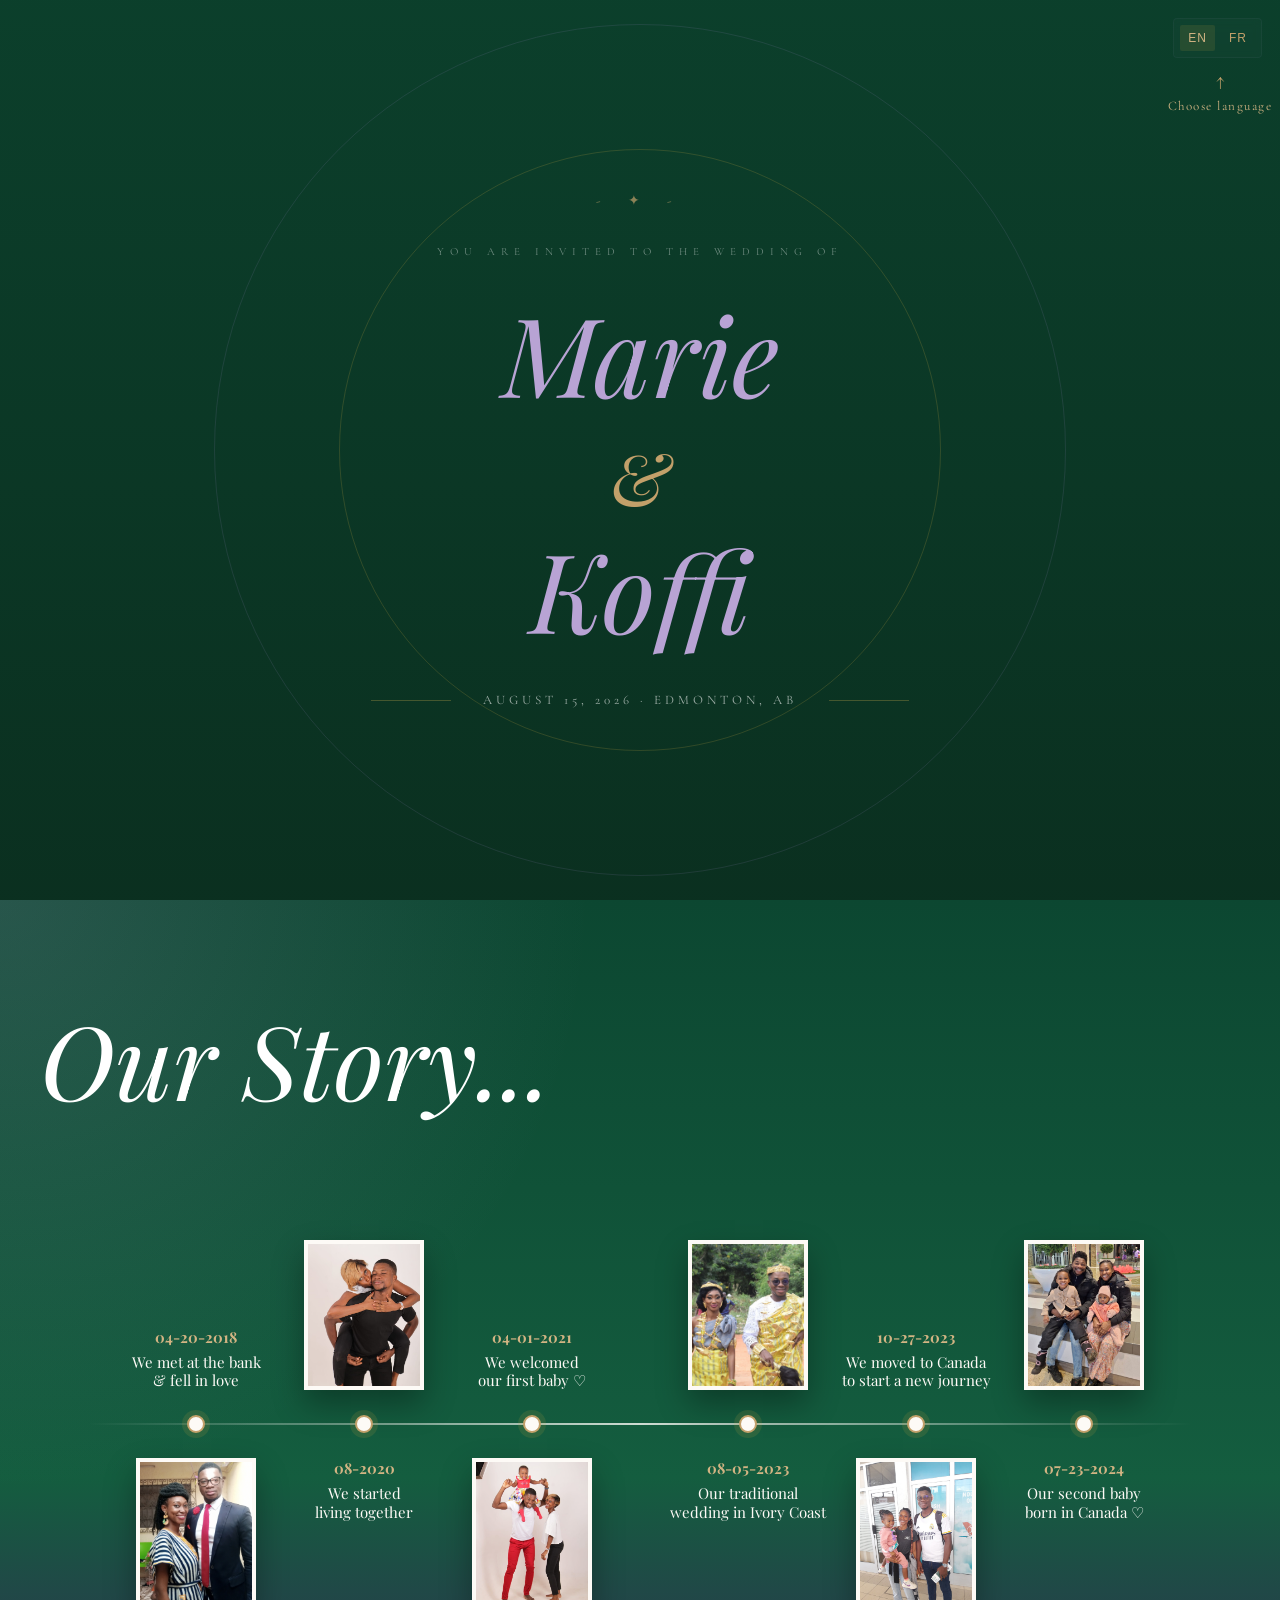
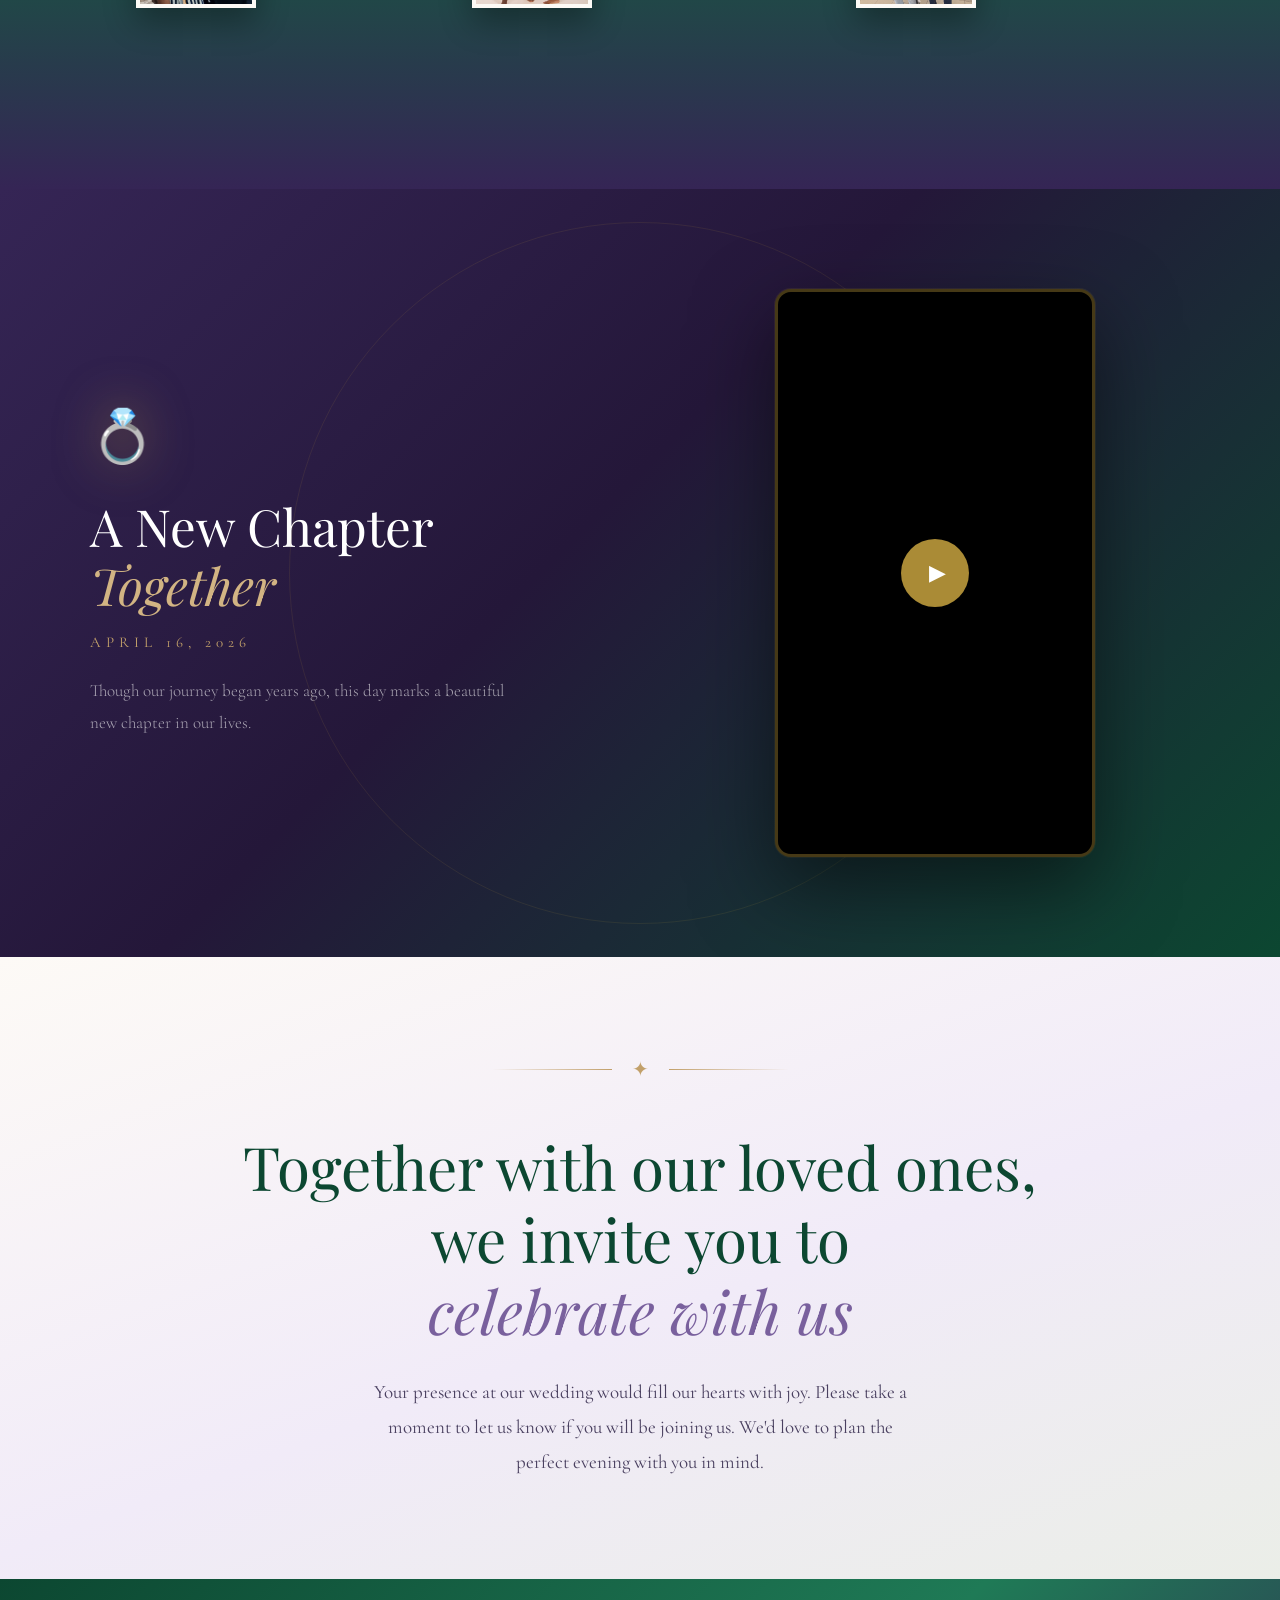
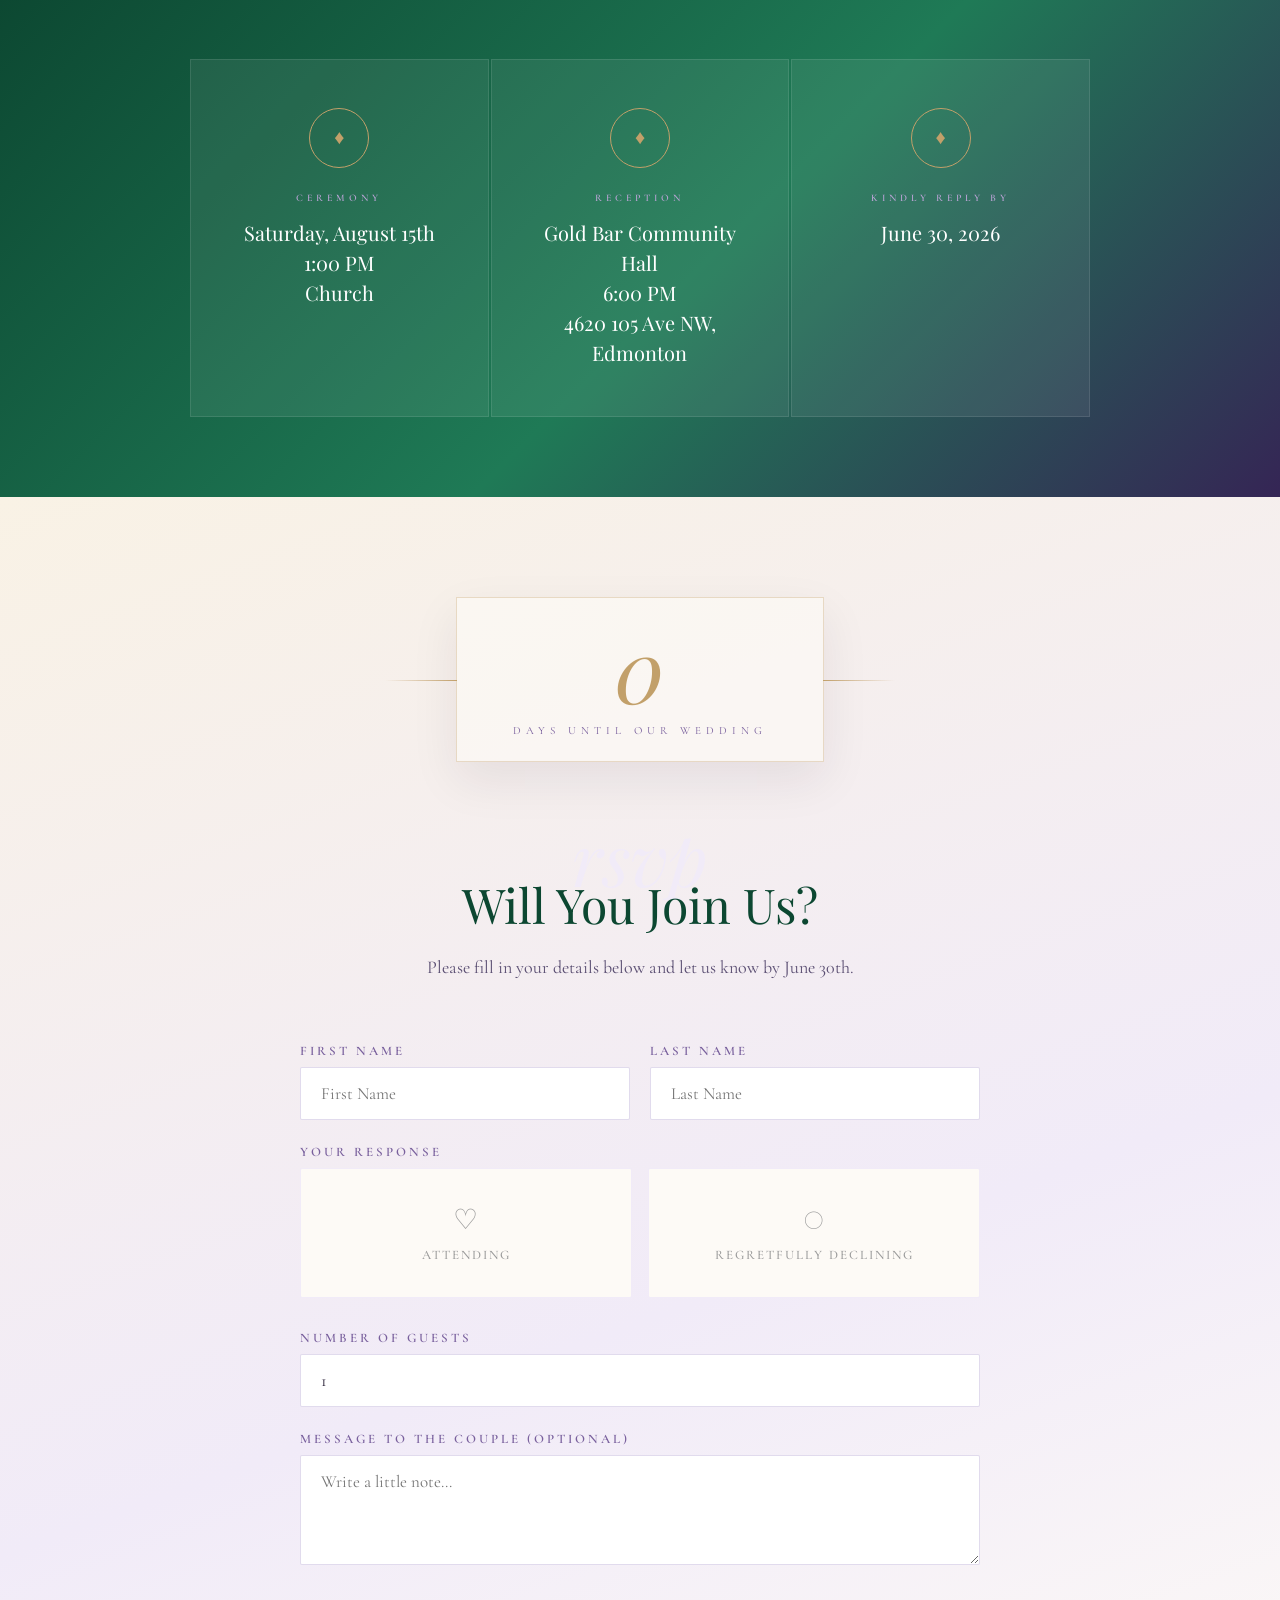
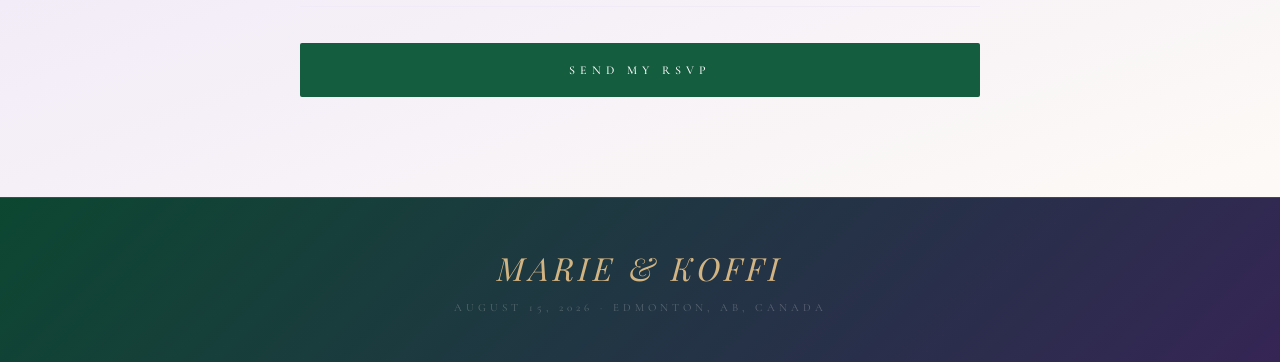
==== index.html @ c546b2ad "Rename main.html to index.html" ====
<!DOCTYPE html>
<html lang="en">
<head>
  <meta charset="UTF-8">
  <meta name="viewport" content="width=device-width, initial-scale=1.0">
  <title>Marie & Koffi — Wedding RSVP</title>
  <link href="https://fonts.googleapis.com/css2?family=Playfair+Display:ital,wght@0,400;0,700;1,400;1,700&family=Cormorant+Garamond:ital,wght@0,300;0,400;0,500;0,600;1,300;1,400&display=swap" rel="stylesheet">
  <link rel="stylesheet" href="styles.css">
</head>
<body>
    <div class="toast" id="toast">Your response has been saved ♡</div>

    <div class="lang-switcher" role="navigation" aria-label="Language switch">
        <button class="lang-btn" data-lang="en" id="btnLangEn" type="button">EN</button>
        <button class="lang-btn" data-lang="fr" id="btnLangFr" type="button">FR</button>
    </div>

    <div class="lang-hint" id="langHint">
        <div class="arrow">↑</div>
        <span>Choose language</span>
    </div>

    <div class="hero">
        <div class="hero-overlay"></div>
        <div class="hero-inner">
        <div class="hero-ornament">- ✦ -</div>
        <p class="hero-invitation" id="heroInvitation">You are invited to the wedding of</p>
        <h1 class="hero-names"><em>Marie</em></h1>
        <span class="hero-amp">&</span>
        <h1 class="hero-names"><em>Koffi</em></h1>
        <div class="hero-date-wrap">
            <div class="hero-date-line"></div>
            <span class="hero-date" id="heroDate">August 15, 2026 · Edmonton, AB</span>
            <div class="hero-date-line"></div>
        </div>
        </div>
    </div>

    <section class="story">
        <div class="story-inner">
            <h2 class="story-title" id="storyTitle">Our Story...</h2>

            <div class="timeline-horizontal">
                <div class="timeline-line"></div>
                <div class="timeline-dots">
                    <span style="left: 13%;"></span>
                    <span style="left: 27%;"></span>
                    <span style="left: 41%;"></span>
                    <span style="left: 59%;"></span>
                    <span style="left: 73%;"></span>
                    <span style="left: 87%;"></span>
                </div>

                <!-- 1: April 20, 2018 — Met at the bank -->
                <article class="story-point top p1">
                    <img src="assets/april2020218.jpeg" alt="April 20, 2018">
                    <div class="story-meta">
                        <span id="storyDate1">04-20-2018</span>
                        <p id="storyText1">We met at the bank<br>& fell in love</p>
                    </div>
                </article>

                <!-- 2: August 2020 — Fell in love & started living together -->
                <article class="story-point bottom p2">
                    <img src="assets/march52020.jpeg" alt="August 2020">
                    <div class="story-meta">
                        <span id="storyDate2">08-2020</span>
                        <p id="storyText2">We fell in love &<br>started living together</p>
                    </div>
                </article>

                <!-- 3: April 1, 2021 — First child -->
                <article class="story-point top p3">
                    <img src="assets/april12021.jpeg" alt="April 1, 2021">
                    <div class="story-meta">
                        <span id="storyDate3">04-01-2021</span>
                        <p id="storyText3">We welcomed<br>our first baby ♡</p>
                    </div>
                </article>

                <!-- 4: August 5, 2023 — Traditional wedding in Ivory Coast -->
                <article class="story-point bottom p4">
                    <img src="assets/agust52023.jpeg" alt="August 5, 2023">
                    <div class="story-meta">
                        <span id="storyDate4">08-05-2023</span>
                        <p id="storyText4">Our traditional<br>wedding in Ivory Coast</p>
                    </div>
                </article>

                <!-- 5: October 27, 2023 — Moved to Canada -->
                <article class="story-point top p5">
                    <img src="assets/october272023.jpeg" alt="October 27, 2023">
                    <div class="story-meta">
                        <span id="storyDate5">10-27-2023</span>
                        <p id="storyText5">We moved to Canada<br>to start a new journey</p>
                    </div>
                </article>

                <!-- 6: July 23, 2024 — Second baby -->
                <article class="story-point bottom p6">
                    <img src="assets/july232024.jpeg" alt="July 23, 2024">
                    <div class="story-meta">
                        <span id="storyDate6">07-23-2024</span>
                        <p id="storyText6">Our second baby<br>born in Canada ♡</p>
                    </div>
                </article>
            </div>
        </div>
    </section>

    <!-- Proposal Video Section -->
    <div class="proposal-section">
        <div class="proposal-inner">
            <div class="proposal-text">
                <div class="proposal-ornament">💍</div>
                <h2 class="proposal-title" id="proposalTitle">The Moment She Said <em>Yes</em></h2>
                <p class="proposal-date" id="proposalDate">April 16, 2026</p>
                <p class="proposal-desc" id="proposalDesc">On this unforgettable evening, I gave an engagement ring to my fiancée, and she said yes! Our forever begins now.</p>
            </div>
            <div class="proposal-video-wrap" id="proposalVideoWrap">
                <video
                    src="assets/april162026.mp4"
                    playsinline
                    preload="metadata"
                    class="proposal-video"
                    id="proposalVideo"
                >
                    Your browser does not support the video tag.
                </video>
                <button class="proposal-play-btn" id="proposalPlayBtn" aria-label="Play video">
                    <span class="play-icon">▶</span>
                </button>
                <div class="proposal-video-label" id="proposalVideoLabel">The Proposal · April 16, 2026</div>
            </div>
        </div>
    </div>

    <div class="welcome">
        <div class="gold-rule"><span>✦</span></div>
        <h2 id="welcomeTitle">Together with our loved ones,<br>we invite you to<br><em>celebrate with us</em></h2>
        <p id="welcomeText">Your presence at our wedding would fill our hearts with joy. Please take a moment to let us know if you will be joining us. We'd love to plan the perfect evening with you in mind.</p>
    </div>

    <div class="details">
        <div class="inner">
        <div class="detail-card">
            <div class="icon-ring">♦</div>
            <h3 id="detail1Title">Ceremony</h3>
            <p id="detail1Text">Saturday, August 15th<br>1:00 PM<br>Church</p>
        </div>
        <div class="detail-card">
            <div class="icon-ring">♦</div>
            <h3 id="detail2Title">Reception</h3>
            <p id="detail2Text">Gold Bar Community Hall<br>6:00 PM<br>4620 105 Ave NW, Edmonton</p>
        </div>
        <div class="detail-card">
            <div class="icon-ring">♦</div>
            <h3 id="detail3Title">Kindly Reply By</h3>
            <p id="detail3Text">June 30, 2026</p>
        </div>
        </div>
    </div>

    <div class="form-section">
        <div class="countdown" id="countdown">
        <div class="countdown-box">
            <span id="countdownDays">000</span>
            <p id="countdownLabel">Days Until Our Wedding</p>
        </div>
        </div>
        <div class="form-inner">
        <div class="form-title">
            <span class="flourish">rsvp</span>
            <h2 id="formTitle">Will You Join Us?</h2>
            <p id="formSubtitle">Please fill in your details below and let us know by June 30th.</p>
        </div>

        <form id="rsvpForm">
            <div class="frow">
            <div class="fgroup">
                <label id="labelFirstName" for="firstName">First Name</label>
                <input type="text" id="firstName" placeholder="First name" required>
            </div>
            <div class="fgroup">
                <label id="labelLastName" for="lastName">Last Name</label>
                <input type="text" id="lastName" placeholder="Last name" required>
            </div>
            </div>

            <div class="fgroup">
            <label id="labelResponse">Your Response</label>
            <div class="radio-cards">
                <div class="radio-card">
                <input type="radio" name="attending" id="yes" value="yes" required>
                <label for="yes" id="labelYes"><span class="card-icon">♡</span>Attending</label>
                </div>
                <div class="radio-card">
                <input type="radio" name="attending" id="no" value="no">
                <label for="no" id="labelNo"><span class="card-icon">○</span>Regretfully declining</label>
                </div>
            </div>
            </div>

            <div class="fgroup">
            <label id="labelGuests" for="guests">Number of Guests</label>
            <input type="number" id="guests" min="1" value="1" required>
            </div>

            <div class="fgroup">
            <label id="labelMessage" for="message">Message to the couple (optional)</label>
            <textarea id="message" placeholder="Write a little note..."></textarea>
            </div>

            <div class="fdivider"></div>
            <button type="submit" class="submit-btn" id="submitBtn">Send My RSVP</button>
        </form>
        </div>
    </div>

    <footer>
        <p class="f-names">Marie & Koffi</p>
        <p>August 15, 2026 · Edmonton, AB, Canada</p>
    </footer>

    <script src="script.js"></script>
</body>
</html>
---- styles.css ----
:root {
  --lavender: #b8a3d4;
  --lavender-light: #f1ebf8;
  --lavender-deep: #79609d;
  --lavender-mid: #9d84c0;
  --lavender-hero: #352555;
  --emerald: #145d3f;
  --emerald-mid: #1f7a56;
  --emerald-dark: #0c4731;
  --emerald-glow: rgba(20, 93, 63, 0.12);
  --gold: #c2a06a;
  --gold-warm: #d2b483;
  --gold-pale: #f9f2e5;
  --cream: #fdfaf6;
  --dark: #241739;
  --text: #2a2238;
  --font-display: 'Playfair Display', 'Times New Roman', serif;
  --font-body: 'Cormorant Garamond', 'Georgia', serif;
}

* {
  margin: 0;
  padding: 0;
  box-sizing: border-box;
}

body {
  background: var(--cream);
  font-family: var(--font-body);
  color: var(--text);
  overflow-x: hidden;
}

/* ── HERO ── */
.hero {
  min-height: 100vh;
  background-color: var(--emerald-dark);
  background-image: url('YOUR_PHOTO_HERE.jpg');
  background-size: cover;
  background-position: center center;
  display: flex;
  flex-direction: column;
  align-items: center;
  justify-content: center;
  text-align: center;
  position: relative;
  overflow: hidden;
  padding: 80px 40px;
}

.hero-overlay {
  position: absolute;
  inset: 0;
  background: linear-gradient(
    to bottom,
    rgba(10, 40, 26, 0.25) 0%,
    rgba(10, 40, 26, 0.55) 60%,
    rgba(10, 40, 26, 0.75) 100%
  );
  z-index: 1;
}

.hero::before {
  content: '';
  position: absolute;
  width: 600px;
  height: 600px;
  border-radius: 50%;
  border: 1px solid rgba(200, 164, 64, 0.2);
  top: 50%;
  left: 50%;
  transform: translate(-50%, -50%);
  z-index: 2;
}

.hero::after {
  content: '';
  position: absolute;
  width: 850px;
  height: 850px;
  border-radius: 50%;
  border: 1px solid rgba(155, 135, 194, 0.14);
  top: 50%;
  left: 50%;
  transform: translate(-50%, -50%);
  z-index: 2;
}

.hero-inner {
  position: relative;
  z-index: 3;
}

.hero-ornament {
  color: var(--gold);
  font-size: 14px;
  letter-spacing: 12px;
  margin-bottom: 36px;
  opacity: 0.7;
}

.hero-invitation {
  font-size: 11px;
  letter-spacing: 6px;
  text-transform: uppercase;
  color: rgba(255, 255, 255, 0.4);
  margin-bottom: 40px;
}

.hero-names {
  font-family: var(--font-display);
  font-size: clamp(56px, 9vw, 110px);
  font-weight: 400;
  color: #fff;
  line-height: 1;
  margin-bottom: 20px;
}

.hero-names em {
  font-style: italic;
  color: var(--lavender);
}

.hero-amp {
  font-family: var(--font-display);
  font-size: clamp(40px, 6vw, 72px);
  font-style: italic;
  color: var(--gold);
  display: block;
  margin: 10px 0;
}

.hero-date-wrap {
  margin-top: 48px;
  display: flex;
  align-items: center;
  justify-content: center;
  gap: 32px;
}

.hero-date-line {
  width: 80px;
  height: 1px;
  background: rgba(201, 168, 76, 0.3);
}

.hero-date {
  font-size: 13px;
  letter-spacing: 4px;
  text-transform: uppercase;
  color: rgba(255, 255, 255, 0.6);
}

/* ── LANGUAGE HINT ── */
.lang-hint {
  position: fixed;
  top: 70px;
  right: 18px;

  /* 👇 shift right so arrow hits center of EN/FR box */
  transform: translateX(10%);

  text-align: center;
  z-index: 9998;
}

/* bigger text */
.lang-hint span {
  display: block;
  font-size: 13px;
  letter-spacing: 1.5px;
  color: var(--gold-warm);
  margin-top: 4px;
}

/* arrow pointing UP to buttons */
.lang-hint .arrow {
  font-size: 20px;
  color: var(--gold);
  animation: bounceUp 1.2s infinite;
}

/* bounce animation */
@keyframes bounceUp {
  0%, 100% { transform: translateY(0); }
  50% { transform: translateY(-6px); }
}

/* ── STORY / TIMELINE ── */
.story {
  padding: 90px 40px 110px;
  background:
    radial-gradient(circle at top left, rgba(184, 163, 212, 0.16), transparent 38%),
    linear-gradient(180deg, var(--emerald-dark) 0%, var(--emerald) 65%, var(--lavender-hero) 100%);
  color: #fff;
  overflow-x: hidden;
}

.story-inner {
  max-width: 1400px;
  margin: 0 auto;
}

.story-title {
  font-family: var(--font-display);
  font-size: clamp(56px, 8vw, 110px);
  font-weight: 400;
  font-style: italic;
  color: #fff;
  margin-bottom: 42px;
}

.timeline-horizontal {
  position: relative;
  height: 510px;
  margin-top: 20px;
}

.timeline-line {
  position: absolute;
  left: 4%;
  right: 4%;
  top: 50%;
  height: 2px;
  background: linear-gradient(
    to right,
    transparent,
    rgba(253, 251, 247, 0.8),
    transparent
  );
  transform: translateY(-50%);
}

.timeline-dots {
  position: absolute;
  inset: 0;
  pointer-events: none;
  z-index: 10;
}

.timeline-dots span {
  position: absolute;
  top: 50%;
  width: 18px;
  height: 18px;
  border-radius: 50%;
  background: var(--cream);
  border: 2px solid var(--gold);
  transform: translate(-50%, -50%);
  box-shadow: 0 0 0 5px rgba(200, 164, 64, 0.14);
}

.story-point {
  position: absolute;
  top: 0;
  bottom: 0;
  width: 170px;
  transform: translateX(-50%);
  text-align: center;
}

.story-point img,
.story-point .story-meta {
  position: absolute;
  left: 50%;
  transform: translateX(-50%);
}

.story-point.top .story-meta {
  bottom: calc(50% + 34px);
}

.story-point.top img {
  top: calc(50% + 34px);
}

.story-point.bottom img {
  bottom: calc(50% + 34px);
}

.story-point.bottom .story-meta {
  top: calc(50% + 34px);
}

.story-point img {
  width: 120px;
  height: 150px;
  object-fit: cover;
  border: 4px solid var(--cream);
  background: var(--cream);
  box-shadow: 0 14px 30px rgba(0, 0, 0, 0.32);
}

.story-meta {
  width: 160px;
}

.story-meta span {
  display: block;
  font-family: var(--font-display);
  font-size: 15px;
  font-weight: 700;
  color: var(--gold-warm);
  margin-bottom: 6px;
}

.story-meta p {
  font-family: var(--font-display);
  font-size: 15px;
  line-height: 1.25;
  color: var(--cream);
}

.p1 { left: 13%; }
.p2 { left: 27%; }
.p3 { left: 41%; }
.p4 { left: 59%; }
.p5 { left: 73%; }
.p6 { left: 87%; }

/* ── PROPOSAL VIDEO SECTION ── */
.proposal-section {
  background: linear-gradient(135deg, var(--lavender-hero) 0%, var(--dark) 45%, var(--emerald-dark) 100%);
  padding: 100px 40px;
  position: relative;
  overflow: hidden;
}

.proposal-section::before {
  content: '';
  position: absolute;
  width: 700px;
  height: 700px;
  border-radius: 50%;
  border: 1px solid rgba(200, 164, 64, 0.1);
  top: 50%;
  left: 50%;
  transform: translate(-50%, -50%);
  pointer-events: none;
}

.proposal-inner {
  max-width: 1100px;
  margin: 0 auto;
  display: grid;
  grid-template-columns: 1fr 1fr;
  gap: 80px;
  align-items: center;
}

.proposal-text {
  color: #fff;
}

.proposal-ornament {
  font-size: 52px;
  display: block;
  margin-bottom: 28px;
  filter: drop-shadow(0 0 24px rgba(200, 164, 64, 0.6));
  animation: pulse-glow 3s ease-in-out infinite;
}

@keyframes pulse-glow {
  0%, 100% { filter: drop-shadow(0 0 16px rgba(200, 164, 64, 0.4)); }
  50%       { filter: drop-shadow(0 0 36px rgba(200, 164, 64, 0.9)); }
}

.proposal-title {
  font-family: var(--font-display);
  font-size: clamp(36px, 4vw, 58px);
  font-weight: 400;
  color: #fff;
  line-height: 1.15;
  margin-bottom: 18px;
}

.proposal-title em {
  color: var(--gold-warm);
  font-style: italic;
}

.proposal-date {
  font-size: 15px;
  letter-spacing: 5px;
  text-transform: uppercase;
  color: var(--gold);
  margin-bottom: 24px;
}

.proposal-desc {
  font-size: 17px;
  line-height: 1.9;
  color: rgba(255, 255, 255, 0.6);
  font-weight: 300;
  max-width: 420px;
}

/* ── COUNTDOWN INSIDE RSVP SECTION ── */
.countdown {
  display: flex;
  justify-content: center;
  margin-bottom: 70px;
}

.countdown-box {
  position: relative;
  text-align: center;
  padding: 28px 56px 24px;
  background: rgba(253, 250, 246, 0.72);
  border: 1px solid rgba(194, 160, 106, 0.35);
  box-shadow: 0 18px 45px rgba(36, 23, 57, 0.08);
}

.countdown-box::before,
.countdown-box::after {
  content: '';
  position: absolute;
  top: 50%;
  width: 72px;
  height: 1px;
  background: linear-gradient(to right, transparent, var(--gold));
}

.countdown-box::before {
  right: 100%;
}

.countdown-box::after {
  left: 100%;
  background: linear-gradient(to left, transparent, var(--gold));
}

.countdown-box span {
  display: block;
  font-family: var(--font-display);
  font-size: clamp(56px, 7vw, 88px);
  font-style: italic;
  line-height: 0.95;
  color: var(--gold);
}

.countdown-box p {
  margin-top: 14px;
  font-size: 11px;
  letter-spacing: 5px;
  text-transform: uppercase;
  color: var(--lavender-deep);
}

/* ── VIDEO WRAPPER — portrait phone frame, no black bars ── */
.proposal-video-wrap {
  position: relative;
  width: 320px;
  height: 568px;
  margin: 0 auto;
  overflow: hidden;
  border-radius: 16px;
  border: 3px solid rgba(200, 164, 64, 0.35);
  box-shadow:
    0 30px 80px rgba(0, 0, 0, 0.5),
    0 0 0 1px rgba(200, 164, 64, 0.1);
  background: #000;
  cursor: pointer;
}

/* Rotate landscape video to fill portrait container perfectly */
.proposal-video {
  position: absolute;
  /* swap width/height so after 90° rotation they fill the container */
  width: 568px;
  height: 320px;
  top: 50%;
  left: 50%;
  transform: translate(-50%, -50%) rotate(90deg);
  object-fit: cover;
}

.proposal-play-btn {
  position: absolute;
  inset: 0;
  width: 100%;
  height: 100%;
  background: rgba(0, 0, 0, 0.28);
  border: none;
  cursor: pointer;
  display: flex;
  align-items: center;
  justify-content: center;
  transition: background 0.3s;
  z-index: 10;
}

.proposal-play-btn:hover {
  background: rgba(0, 0, 0, 0.15);
}

.proposal-play-btn.hidden {
  display: none;
}

.play-icon {
  width: 68px;
  height: 68px;
  border-radius: 50%;
  background: rgba(200, 164, 64, 0.85);
  display: flex;
  align-items: center;
  justify-content: center;
  font-size: 22px;
  color: #fff;
  padding-left: 5px;
  box-shadow: 0 8px 32px rgba(0,0,0,0.4);
  transition: transform 0.2s, background 0.2s;
}

.proposal-play-btn:hover .play-icon {
  transform: scale(1.08);
  background: rgba(200, 164, 64, 1);
}

/* Pause hint — shows on hover while video is playing */
.proposal-video-wrap:not(.is-paused):hover::after {
  content: '❚❚';
  position: absolute;
  inset: 0;
  display: flex;
  align-items: center;
  justify-content: center;
  font-size: 28px;
  color: rgba(255, 255, 255, 0.75);
  background: rgba(0, 0, 0, 0.25);
  z-index: 11;
  border-radius: 14px;
  letter-spacing: 4px;
  pointer-events: none;
}

.proposal-video-label {
  position: absolute;
  bottom: -36px;
  left: 0;
  right: 0;
  text-align: center;
  font-size: 11px;
  letter-spacing: 3px;
  text-transform: uppercase;
  color: rgba(255, 255, 255, 0.3);
}

/* ── WELCOME ── */
.welcome {
  padding: 100px 40px;
  text-align: center;
  position: relative;
  background: linear-gradient(160deg, var(--cream) 0%, var(--lavender-light) 55%, rgba(20, 93, 63, 0.08) 100%);
}

.welcome .gold-rule {
  display: flex;
  align-items: center;
  justify-content: center;
  gap: 20px;
  margin-bottom: 48px;
}

.welcome .gold-rule::before,
.welcome .gold-rule::after {
  content: '';
  width: 120px;
  height: 1px;
  background: linear-gradient(to right, transparent, var(--gold));
}

.welcome .gold-rule::after {
  background: linear-gradient(to left, transparent, var(--gold));
}

.welcome .gold-rule span {
  color: var(--gold);
  font-size: 20px;
}

.welcome h2 {
  font-family: var(--font-display);
  font-size: clamp(34px, 5vw, 60px);
  font-weight: 400;
  color: var(--emerald-dark);
  line-height: 1.2;
  margin-bottom: 28px;
}

.welcome h2 em {
  font-style: italic;
  color: var(--lavender-deep);
}

.welcome p {
  max-width: 560px;
  margin: 0 auto;
  font-size: 19px;
  line-height: 1.85;
  color: #4a4060;
  font-weight: 400;
}

/* ── DETAILS ── */
.details {
  padding: 80px 40px;
  background: linear-gradient(135deg, var(--emerald-dark) 0%, var(--emerald-mid) 55%, var(--lavender-hero) 100%);
}

.details .inner {
  max-width: 900px;
  margin: 0 auto;
  display: grid;
  grid-template-columns: repeat(3, 1fr);
  gap: 2px;
}

.detail-card {
  background: rgba(255, 255, 255, 0.07);
  padding: 48px 32px;
  text-align: center;
  border: 1px solid rgba(255, 255, 255, 0.1);
}

.detail-card .icon-ring {
  width: 60px;
  height: 60px;
  border-radius: 50%;
  border: 1px solid var(--gold);
  display: flex;
  align-items: center;
  justify-content: center;
  margin: 0 auto 24px;
  color: var(--gold);
  font-size: 20px;
}

.detail-card h3 {
  font-size: 10px;
  letter-spacing: 4px;
  text-transform: uppercase;
  color: var(--lavender);
  margin-bottom: 14px;
  font-weight: 600;
}

.detail-card p {
  font-family: var(--font-display);
  font-size: 20px;
  color: #fff;
  line-height: 1.5;
  font-weight: 400;
}

/* ── FORM ── */
.form-section {
  padding: 100px 40px;
  background: linear-gradient(160deg, var(--gold-pale) 0%, var(--lavender-light) 60%, var(--cream) 100%);
}

.form-inner {
  max-width: 680px;
  margin: 0 auto;
}

.form-title {
  text-align: center;
  margin-bottom: 60px;
}

.form-title .flourish {
  font-family: var(--font-display);
  font-size: 72px;
  font-style: italic;
  font-weight: 400;
  color: var(--lavender-light);
  line-height: 0.7;
  display: block;
  margin-bottom: -10px;
}

.form-title h2 {
  font-family: var(--font-display);
  font-size: 48px;
  font-weight: 400;
  color: var(--emerald-dark);
  position: relative;
  z-index: 1;
}

.form-title p {
  font-size: 18px;
  color: #5a4e72;
  margin-top: 16px;
  font-weight: 400;
  line-height: 1.7;
}

.fgroup {
  margin-bottom: 24px;
}

.fgroup label {
  display: block;
  font-size: 13px;
  letter-spacing: 3px;
  text-transform: uppercase;
  color: var(--lavender-deep);
  margin-bottom: 8px;
  font-weight: 600;
  font-family: var(--font-body);
}

.fgroup input,
.fgroup select,
.fgroup textarea {
  width: 100%;
  padding: 15px 20px;
  border: 1.5px solid rgba(155, 135, 194, 0.3);
  background: #fff;
  font-family: var(--font-body);
  font-size: 17px;
  font-weight: 400;
  color: var(--text);
  outline: none;
  border-radius: 2px;
  transition: all 0.3s;
}

.fgroup input:focus,
.fgroup select:focus,
.fgroup textarea:focus {
  border-color: var(--emerald);
  background: #fff;
  box-shadow: 0 0 0 4px rgba(15, 92, 58, 0.06);
}

.fgroup textarea {
  height: 110px;
  resize: vertical;
}

.frow {
  display: grid;
  grid-template-columns: 1fr 1fr;
  gap: 20px;
}

.radio-cards {
  display: grid;
  grid-template-columns: 1fr 1fr;
  gap: 16px;
}

.radio-card input[type="radio"] {
  display: none;
}

.radio-card label {
  display: flex;
  flex-direction: column;
  align-items: center;
  justify-content: center;
  padding: 28px 20px;
  min-height: 130px;
  border: 1.5px solid var(--lavender-light);
  background: var(--cream);
  cursor: pointer;
  transition: all 0.3s;
  border-radius: 2px;
  gap: 10px;
  font-size: 13px;
  letter-spacing: 2px;
  text-transform: uppercase;
  color: #999;
  font-weight: 500;
  text-align: center;
}

.radio-card label .card-icon {
  font-size: 28px;
}

.radio-card input[type="radio"]:checked + label {
  border-color: var(--lavender-deep);
  background: var(--lavender-light);
  color: var(--lavender-deep);
}

.radio-card label:hover {
  border-color: var(--lavender-mid);
  color: var(--lavender-deep);
  background: #fff;
}

.fdivider {
  height: 1px;
  background: var(--lavender-light);
  margin: 36px 0;
}

.submit-btn {
  width: 100%;
  padding: 20px;
  background: var(--emerald);
  color: #fff;
  border: none;
  font-family: var(--font-body);
  font-size: 12px;
  letter-spacing: 5px;
  text-transform: uppercase;
  cursor: pointer;
  border-radius: 2px;
  transition: background 0.3s;
  font-weight: 500;
}

.submit-btn:hover {
  background: var(--lavender-deep);
}

/* ── FOOTER ── */
footer {
  background: linear-gradient(135deg, var(--emerald-dark) 0%, var(--lavender-hero) 100%);
  border-top: 1px solid rgba(200, 164, 64, 0.2);
  padding: 48px 40px;
  text-align: center;
}

footer .f-names {
  font-family: var(--font-display);
  font-size: 32px;
  font-style: italic;
  color: var(--gold-warm);
  margin-bottom: 12px;
}

footer p {
  font-size: 11px;
  letter-spacing: 4px;
  text-transform: uppercase;
  color: rgba(255, 255, 255, 0.25);
}

/* ── TOAST ── */
.toast {
  display: none;
  position: fixed;
  bottom: 40px;
  left: 50%;
  transform: translateX(-50%);
  background: var(--lavender-deep);
  color: #fff;
  padding: 16px 36px;
  font-size: 13px;
  letter-spacing: 2px;
  text-transform: uppercase;
  border-radius: 2px;
  z-index: 1000;
  box-shadow: 0 8px 32px rgba(0, 0, 0, 0.3);
}

/* ── LANG SWITCHER ── */
.lang-switcher {
  position: fixed;
  top: 18px;
  right: 18px;
  z-index: 9999;
  display: flex;
  gap: 6px;
  background: rgba(255, 255, 255, 0.02);
  padding: 6px;
  border-radius: 4px;
  border: 1px solid rgba(155, 135, 194, 0.06);
  backdrop-filter: blur(4px);
}

.lang-switcher .lang-btn {
  font-size: 12px;
  padding: 6px 8px;
  border: none;
  background: transparent;
  color: var(--gold);
  cursor: pointer;
  border-radius: 2px;
  letter-spacing: 1px;
}

.lang-switcher .lang-btn.active {
  background: rgba(200, 164, 64, 0.12);
  color: var(--gold-warm);
}

/* ── RESPONSIVE ── */
@media (max-width: 768px) {
  .story {
    padding: 70px 20px;
  }

  .story-title {
    font-size: 56px;
    margin-bottom: 34px;
  }

  .timeline-horizontal {
    height: auto;
    display: flex;
    flex-direction: column;
    gap: 34px;
    margin-left: 12px;
  }

  .timeline-line {
    left: 8px;
    right: auto;
    top: 0;
    bottom: 0;
    width: 2px;
    height: auto;
    transform: none;
    background: linear-gradient(
      to bottom,
      transparent,
      rgba(253, 251, 247, 0.8),
      transparent
    );
  }

  .timeline-dots {
    display: none;
  }

  .story-point,
  .story-point.top,
  .story-point.bottom {
    position: relative;
    left: auto;
    top: auto;
    bottom: auto;
    width: 100%;
    height: auto;
    transform: none;
    text-align: left;
    padding-left: 38px;
    align-items: flex-start;
    padding-top: 0;
    padding-bottom: 0;
    display: flex;
    flex-direction: column;
    gap: 10px;
  }

  .story-point img,
  .story-point .story-meta,
  .story-point.top img,
  .story-point.bottom img,
  .story-point.top .story-meta,
  .story-point.bottom .story-meta {
    position: static;
    left: auto;
    top: auto;
    bottom: auto;
    transform: none;
  }

  .story-point .story-meta {
    width: auto;
    text-align: left;
  }

  .story-point img {
    width: 160px;
    height: 200px;
  }

  .proposal-inner {
    grid-template-columns: 1fr;
    gap: 48px;
  }

  .proposal-desc {
    max-width: 100%;
  }

  .details .inner {
    grid-template-columns: 1fr;
    gap: 3px;
  }

  .frow {
    grid-template-columns: 1fr;
  }

  .admin-top {
    flex-direction: column;
    gap: 24px;
    align-items: flex-start;
  }
}
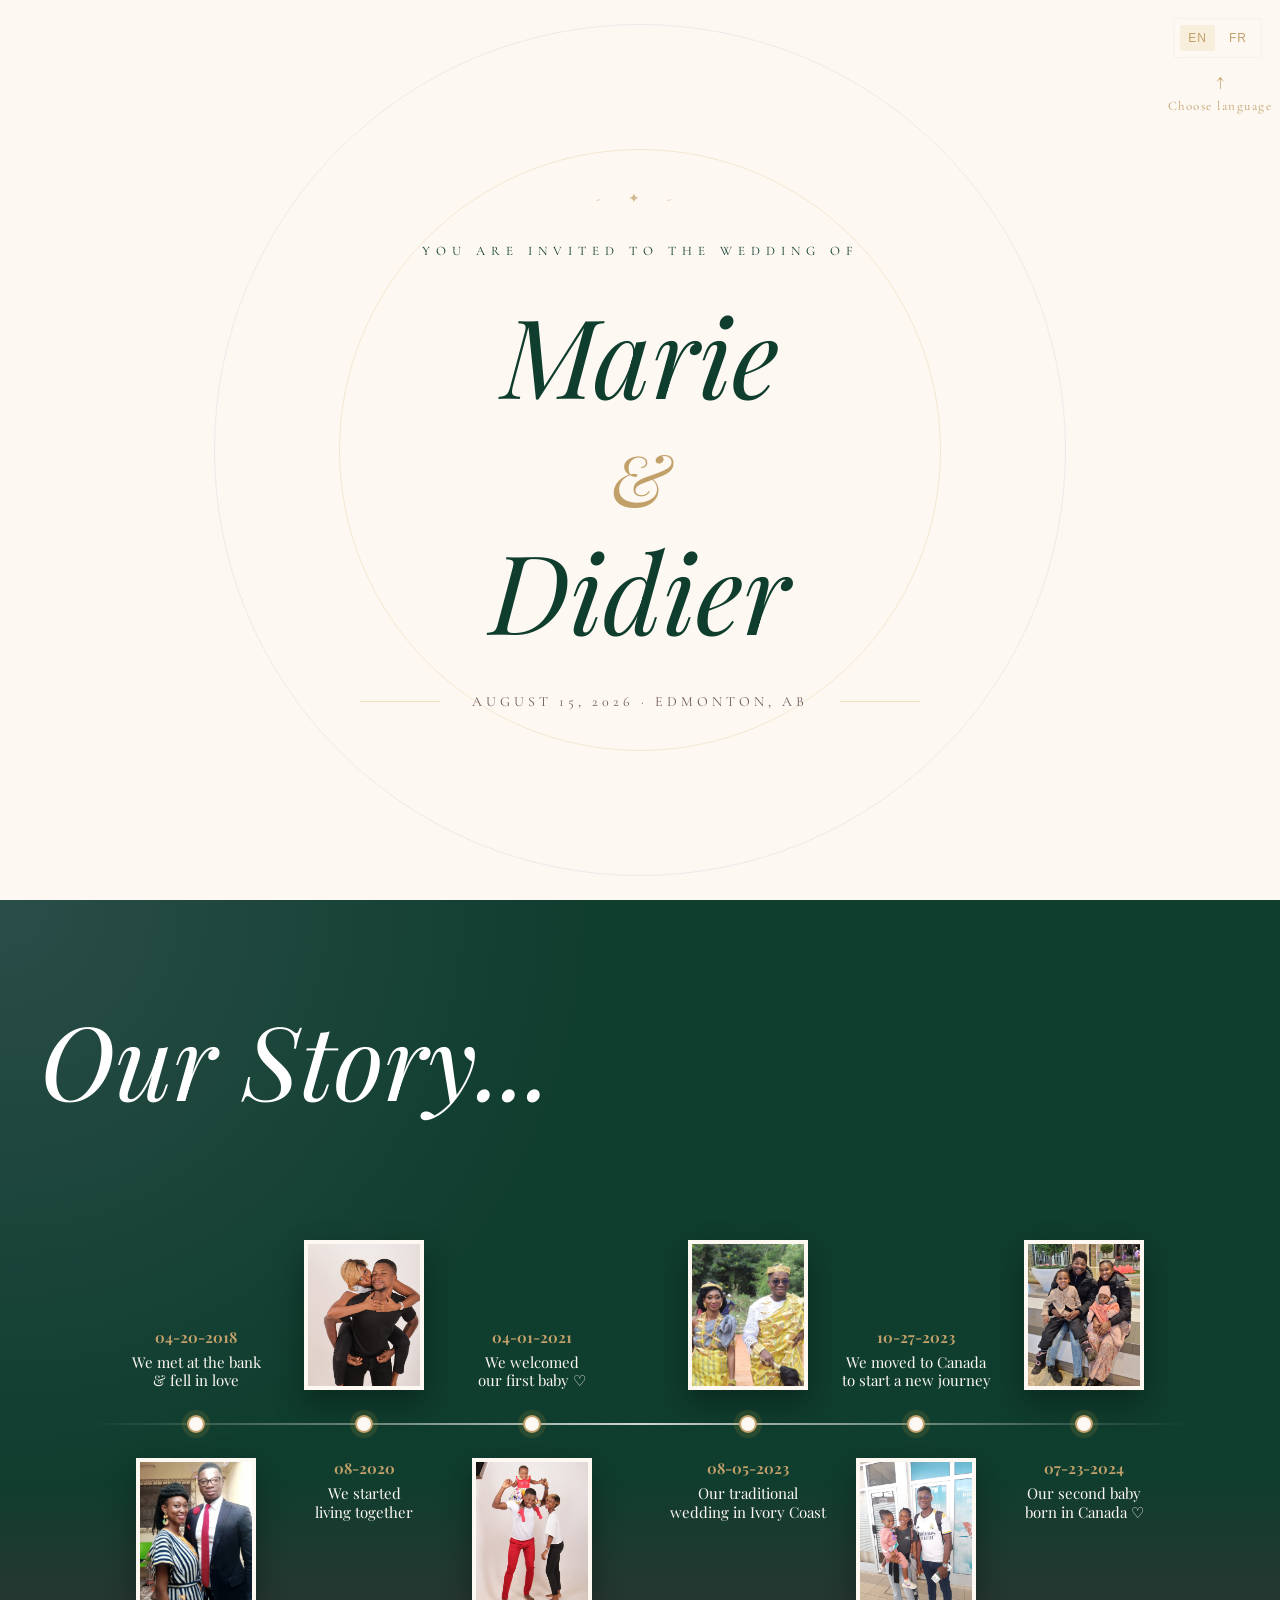
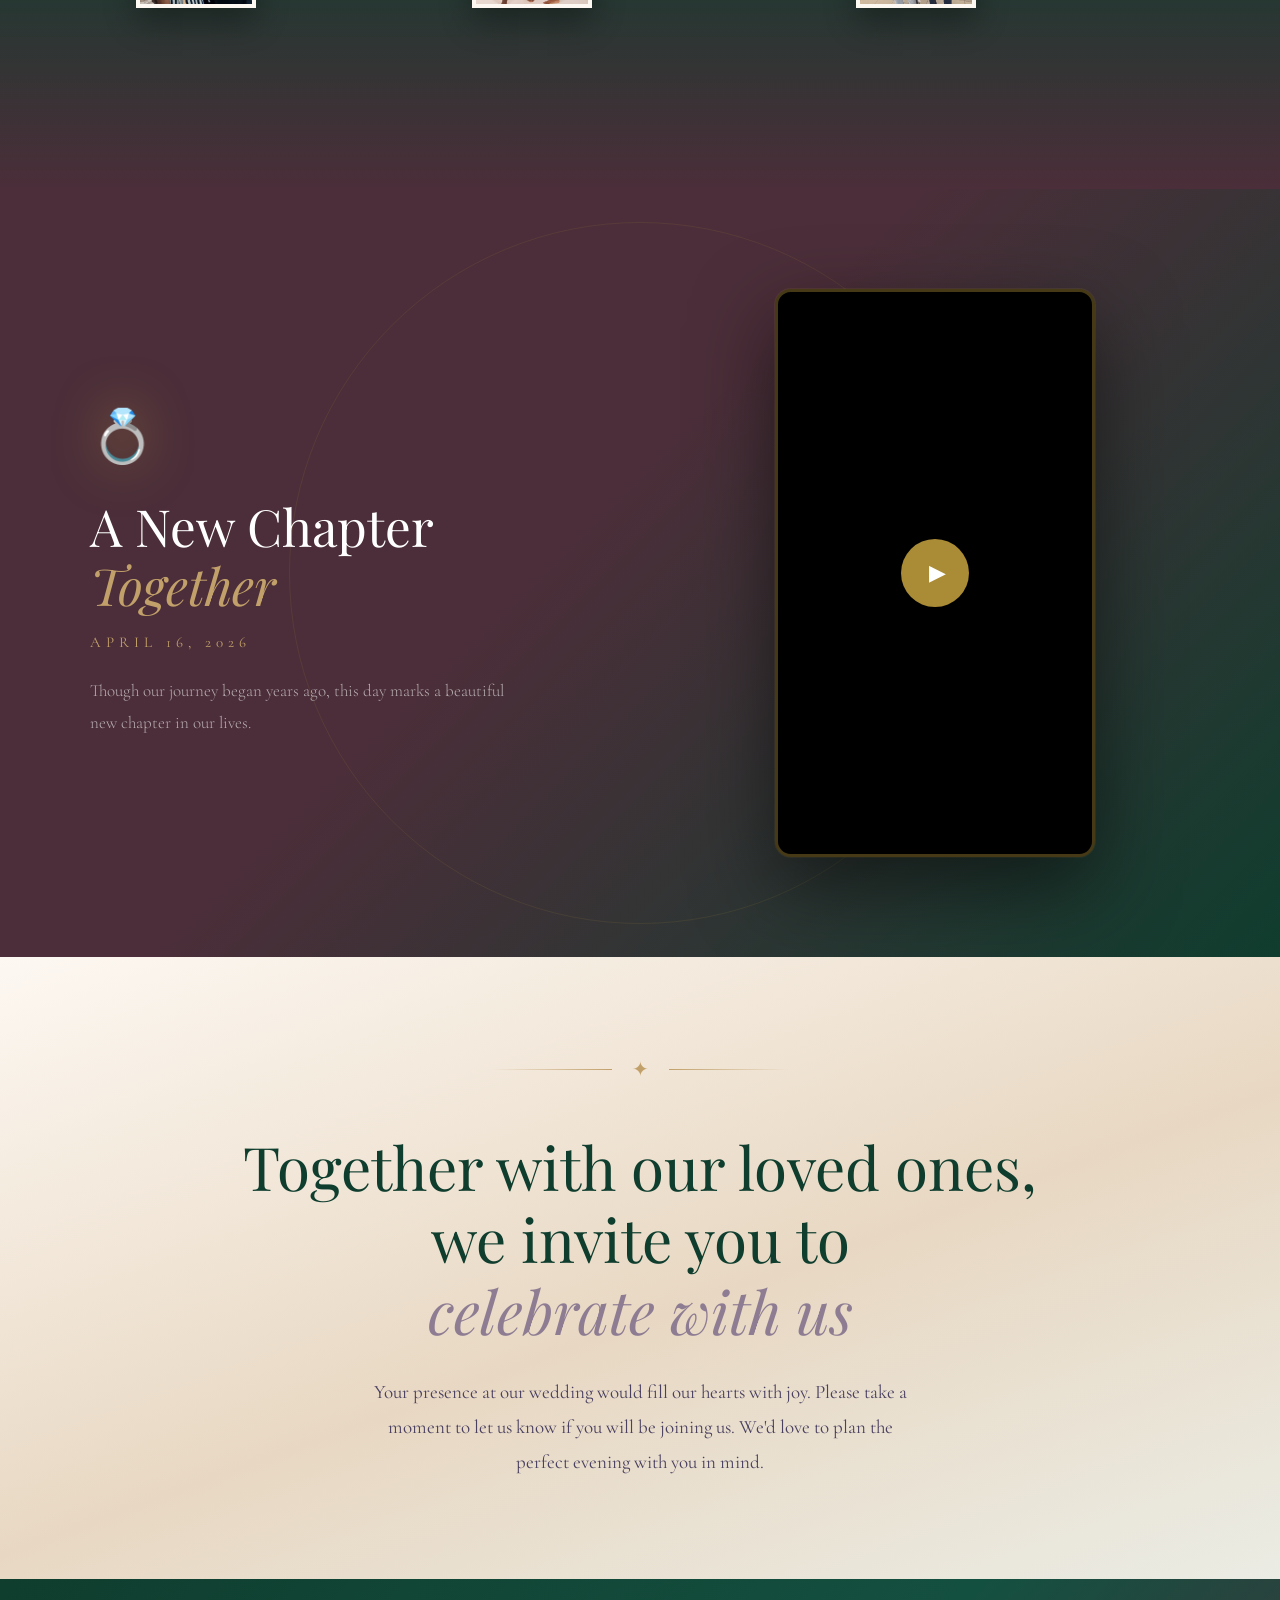
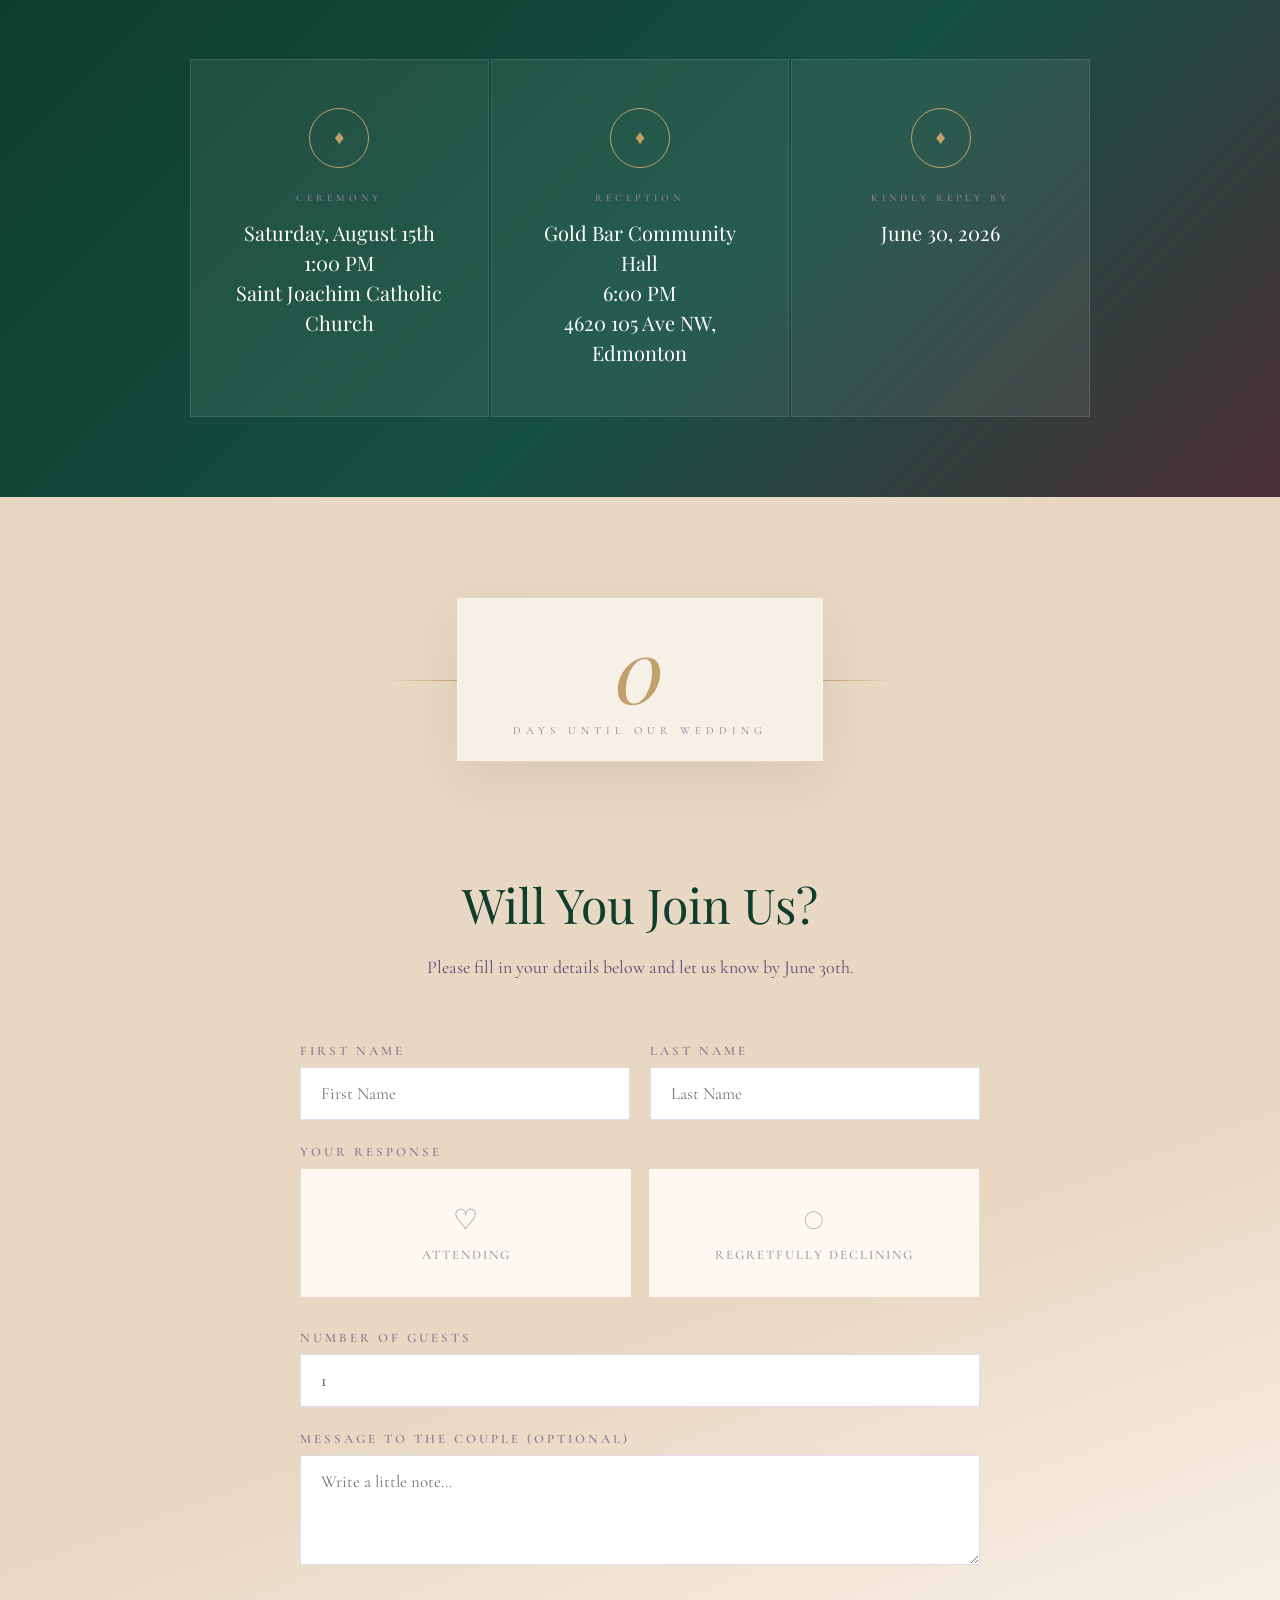
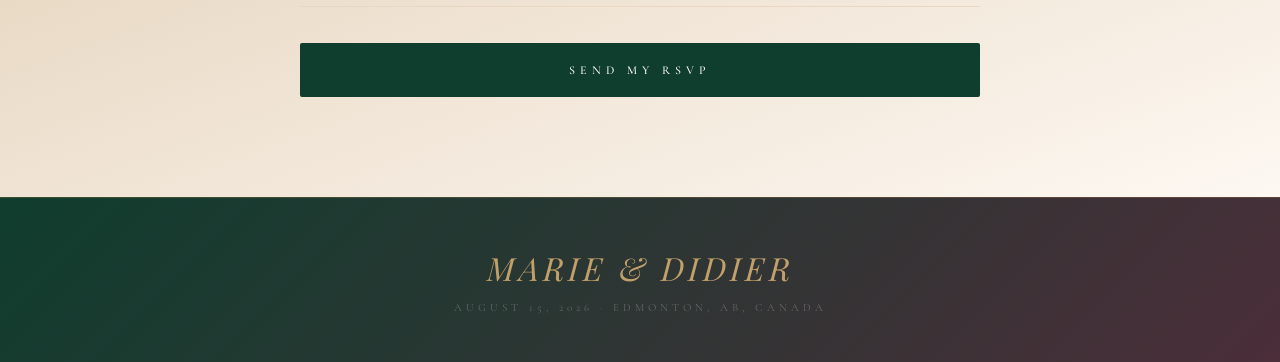
==== commit 067d64d7: "change bg" ====
--- a/index.html
+++ b/index.html
@@ -3,7 +3,7 @@
 <head>
   <meta charset="UTF-8">
   <meta name="viewport" content="width=device-width, initial-scale=1.0">
-  <title>Marie & Koffi — Wedding RSVP</title>
+    <title>Marie & Didier — Wedding RSVP</title>
   <link href="https://fonts.googleapis.com/css2?family=Playfair+Display:ital,wght@0,400;0,700;1,400;1,700&family=Cormorant+Garamond:ital,wght@0,300;0,400;0,500;0,600;1,300;1,400&display=swap" rel="stylesheet">
   <link rel="stylesheet" href="styles.css">
 </head>
@@ -27,7 +27,7 @@
         <p class="hero-invitation" id="heroInvitation">You are invited to the wedding of</p>
         <h1 class="hero-names"><em>Marie</em></h1>
         <span class="hero-amp">&</span>
-        <h1 class="hero-names"><em>Koffi</em></h1>
+        <h1 class="hero-names"><em>Didier</em></h1>
         <div class="hero-date-wrap">
             <div class="hero-date-line"></div>
             <span class="hero-date" id="heroDate">August 15, 2026 · Edmonton, AB</span>
@@ -146,7 +146,7 @@
         <div class="detail-card">
             <div class="icon-ring">♦</div>
             <h3 id="detail1Title">Ceremony</h3>
-            <p id="detail1Text">Saturday, August 15th<br>1:00 PM<br>Church</p>
+            <p id="detail1Text">Saturday, August 15th<br>1:00 PM<br> Saint Joachim Catholic Church</p>
         </div>
         <div class="detail-card">
             <div class="icon-ring">♦</div>
@@ -218,7 +218,7 @@
     </div>
 
     <footer>
-        <p class="f-names">Marie & Koffi</p>
+        <p class="f-names">Marie & Didier</p>
         <p>August 15, 2026 · Edmonton, AB, Canada</p>
     </footer>
 
--- a/styles.css
+++ b/styles.css
@@ -1,19 +1,19 @@
 :root {
-  --lavender: #b8a3d4;
-  --lavender-light: #f1ebf8;
-  --lavender-deep: #79609d;
-  --lavender-mid: #9d84c0;
-  --lavender-hero: #352555;
-  --emerald: #145d3f;
-  --emerald-mid: #1f7a56;
-  --emerald-dark: #0c4731;
-  --emerald-glow: rgba(20, 93, 63, 0.12);
+  --lavender: #8e7c93;
+  --lavender-light: #e8d8c3;
+  --lavender-deep: #8e7c93;
+  --lavender-mid: #b8a6b2;
+  --lavender-hero: #4b2e39;
+  --emerald: #0f3d2e;
+  --emerald-mid: #145040;
+  --emerald-dark: #0f3d2e;
+  --emerald-glow: rgba(15, 61, 46, 0.12);
   --gold: #c2a06a;
-  --gold-warm: #d2b483;
-  --gold-pale: #f9f2e5;
-  --cream: #fdfaf6;
-  --dark: #241739;
-  --text: #2a2238;
+  --gold-warm: #c2a06a;
+  --gold-pale: #e8d8c3;
+  --cream: #fdf8f2;
+  --dark: #4b2e39;
+  --text: #4b2e39;
   --font-display: 'Playfair Display', 'Times New Roman', serif;
   --font-body: 'Cormorant Garamond', 'Georgia', serif;
 }
@@ -34,7 +34,7 @@
 /* ── HERO ── */
 .hero {
   min-height: 100vh;
-  background-color: var(--emerald-dark);
+  background-color: var(--cream);
   background-image: url('YOUR_PHOTO_HERE.jpg');
   background-size: cover;
   background-position: center center;
@@ -53,9 +53,9 @@
   inset: 0;
   background: linear-gradient(
     to bottom,
-    rgba(10, 40, 26, 0.25) 0%,
-    rgba(10, 40, 26, 0.55) 60%,
-    rgba(10, 40, 26, 0.75) 100%
+    rgba(253, 248, 242, 0.45) 0%,
+    rgba(253, 248, 242, 0.7) 60%,
+    rgba(253, 248, 242, 0.9) 100%
   );
   z-index: 1;
 }
@@ -100,10 +100,10 @@
 }
 
 .hero-invitation {
-  font-size: 11px;
+  font-size: 13px;
   letter-spacing: 6px;
   text-transform: uppercase;
-  color: rgba(255, 255, 255, 0.4);
+  color: var(--emerald);
   margin-bottom: 40px;
 }
 
@@ -111,14 +111,14 @@
   font-family: var(--font-display);
   font-size: clamp(56px, 9vw, 110px);
   font-weight: 400;
-  color: #fff;
+  color: var(--emerald);
   line-height: 1;
   margin-bottom: 20px;
 }
 
 .hero-names em {
   font-style: italic;
-  color: var(--lavender);
+  color: var(--emerald);
 }
 
 .hero-amp {
@@ -145,10 +145,10 @@
 }
 
 .hero-date {
-  font-size: 13px;
+  font-size: 14px;
   letter-spacing: 4px;
   text-transform: uppercase;
-  color: rgba(255, 255, 255, 0.6);
+  color: rgba(75, 46, 57, 0.8);
 }
 
 /* ── LANGUAGE HINT ── */
@@ -516,23 +516,6 @@
 .proposal-play-btn:hover .play-icon {
   transform: scale(1.08);
   background: rgba(200, 164, 64, 1);
-}
-
-/* Pause hint — shows on hover while video is playing */
-.proposal-video-wrap:not(.is-paused):hover::after {
-  content: '❚❚';
-  position: absolute;
-  inset: 0;
-  display: flex;
-  align-items: center;
-  justify-content: center;
-  font-size: 28px;
-  color: rgba(255, 255, 255, 0.75);
-  background: rgba(0, 0, 0, 0.25);
-  z-index: 11;
-  border-radius: 14px;
-  letter-spacing: 4px;
-  pointer-events: none;
 }
 
 .proposal-video-label {
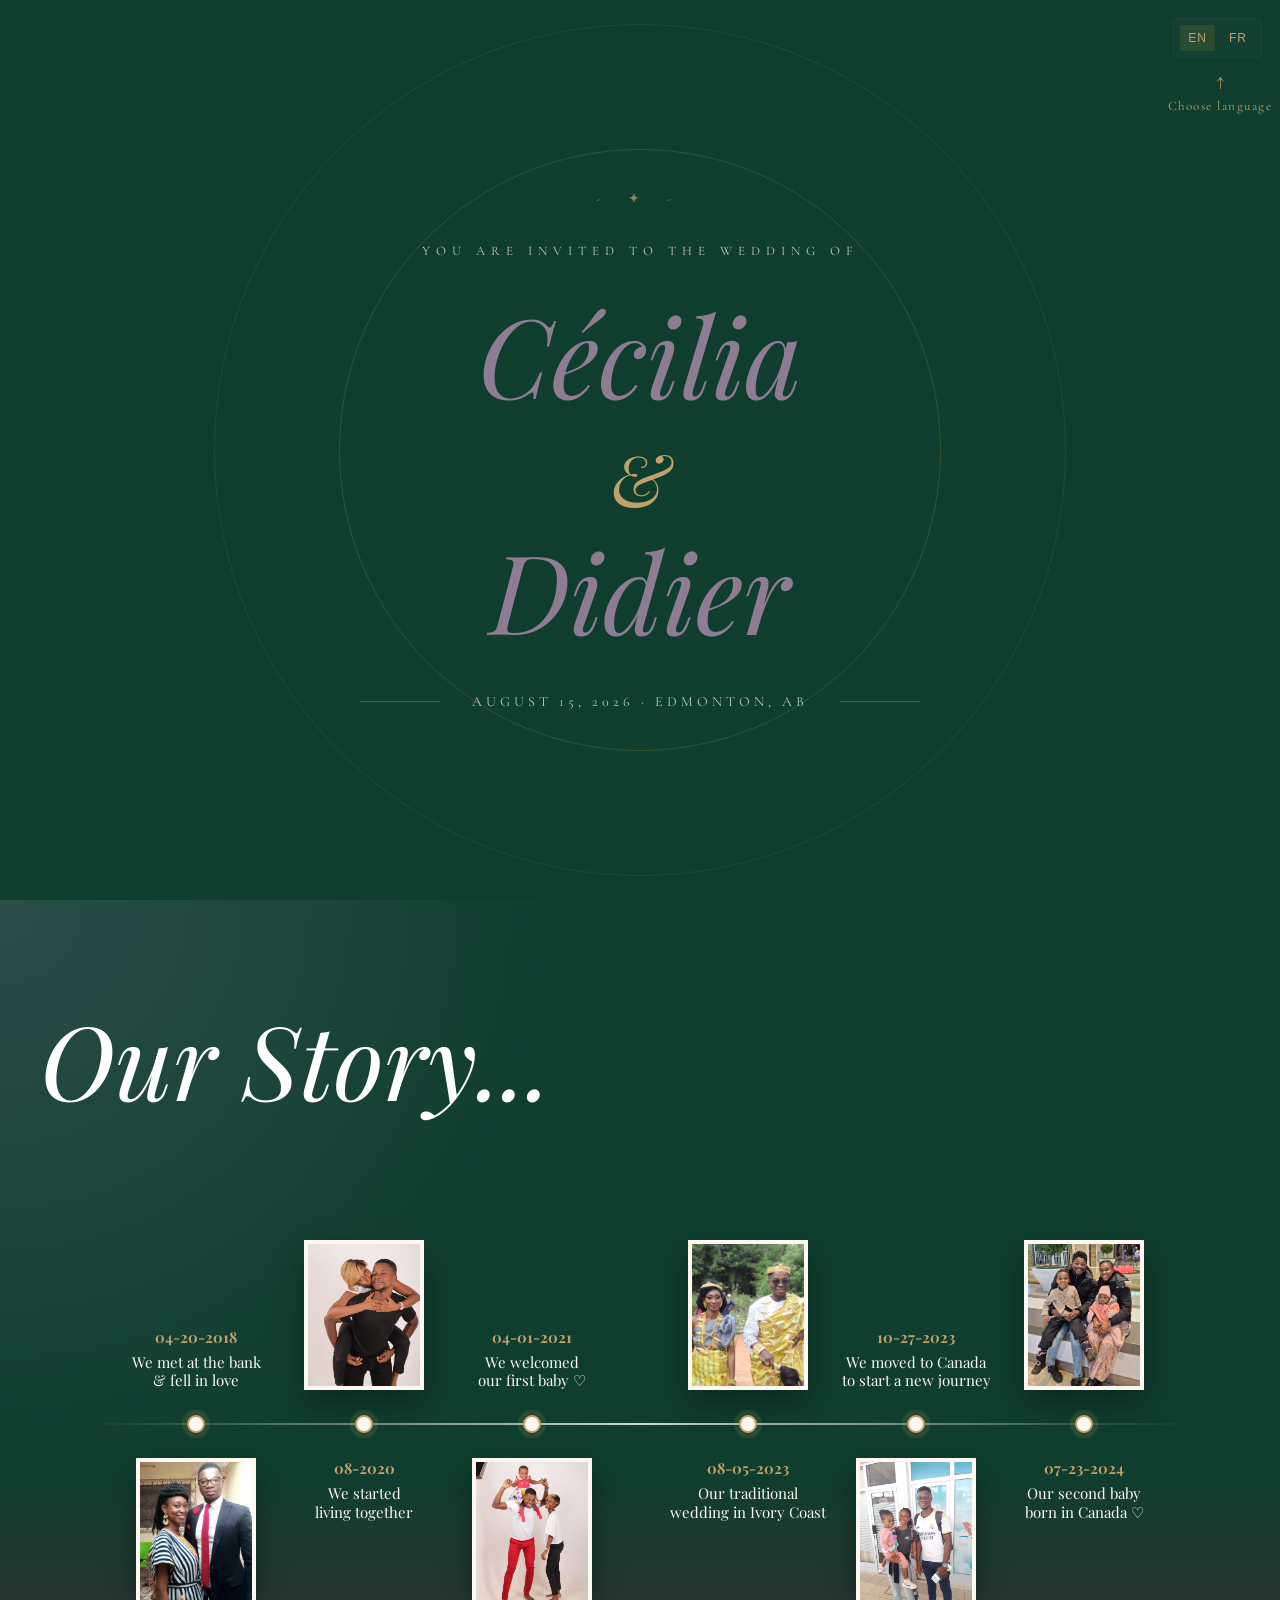
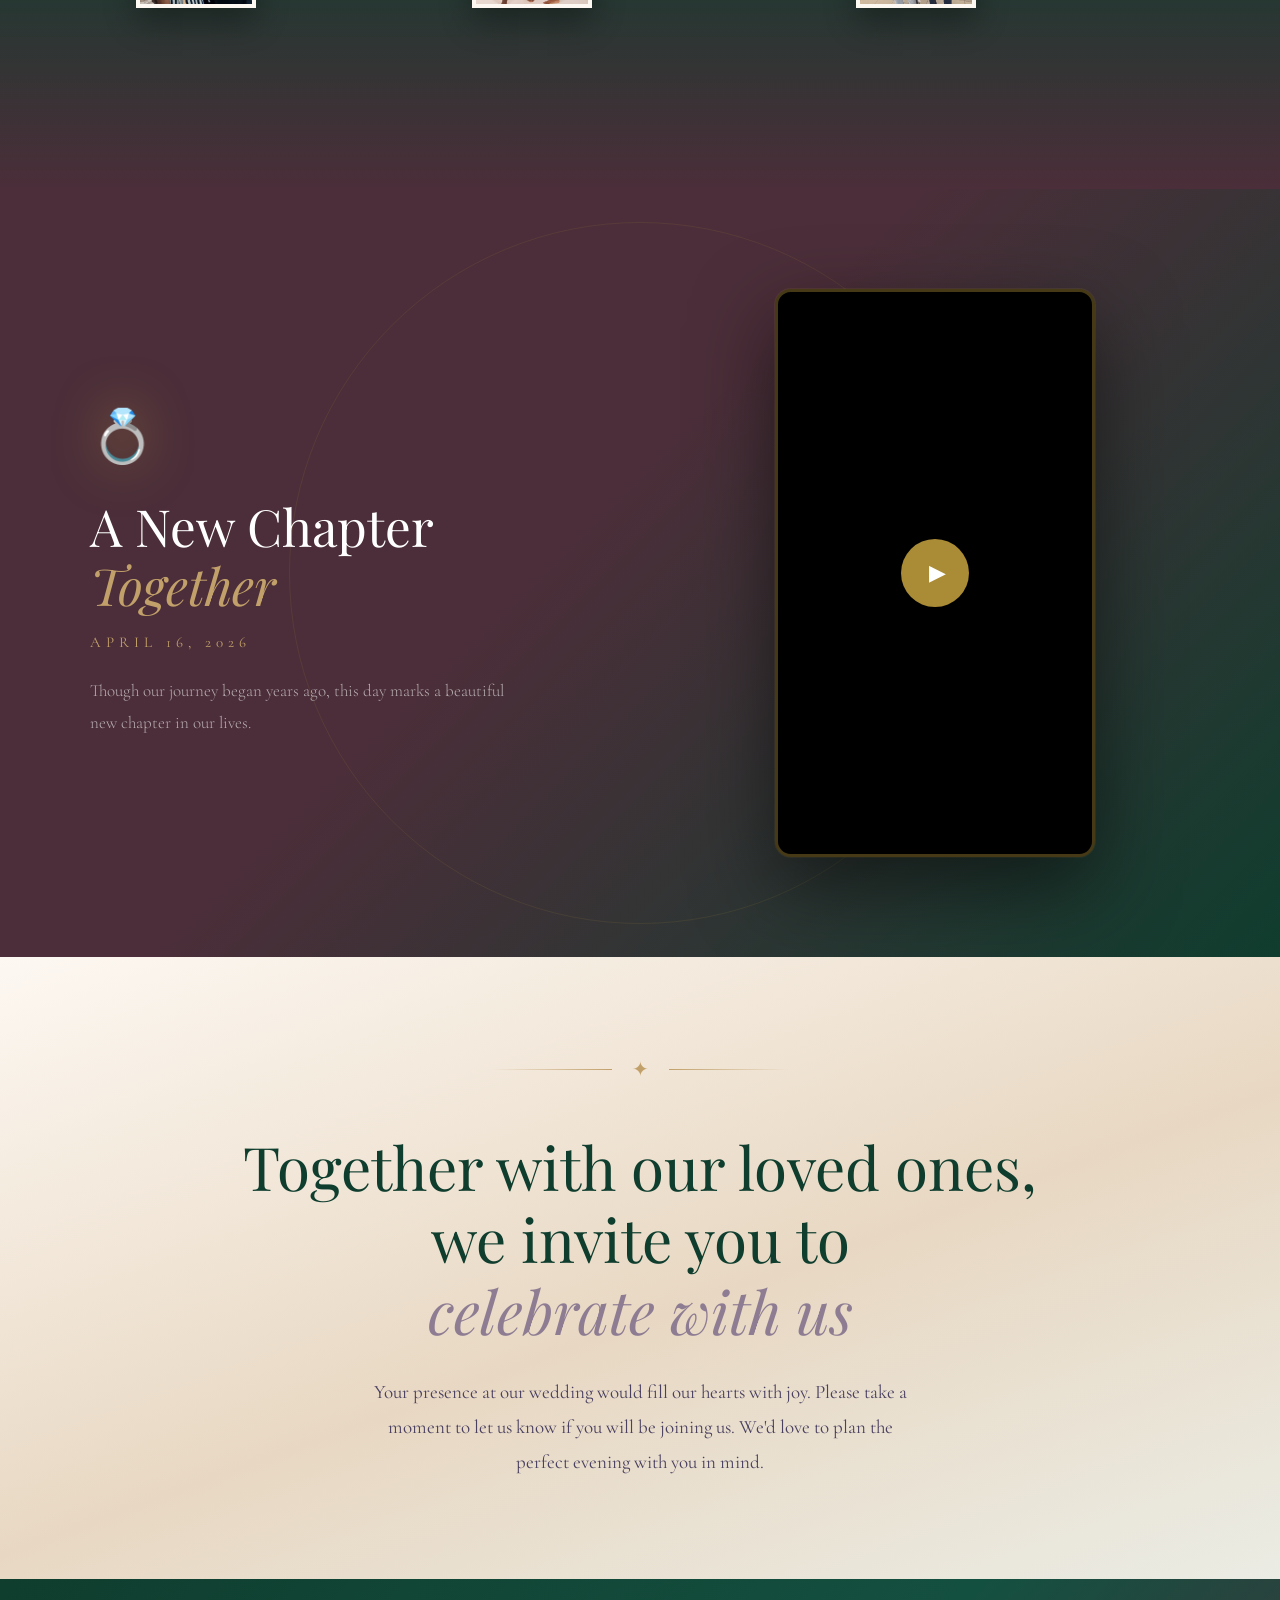
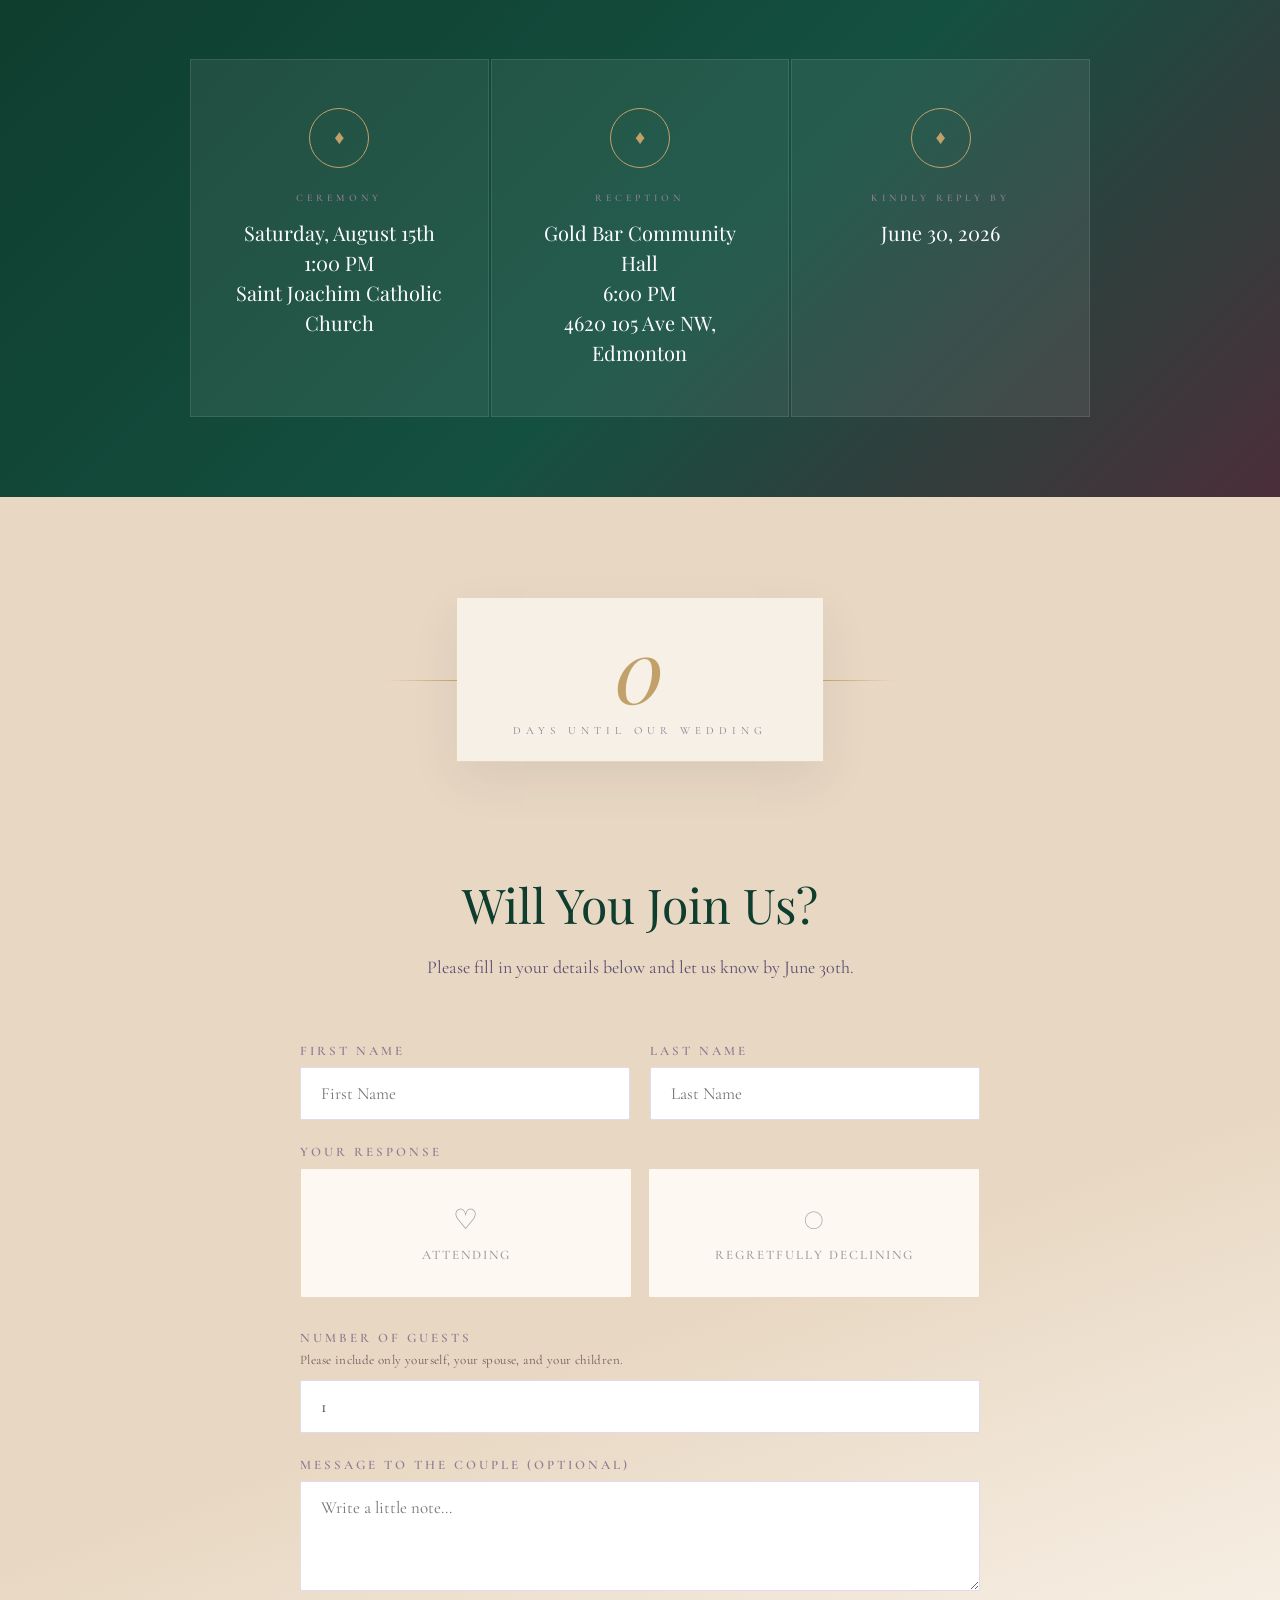
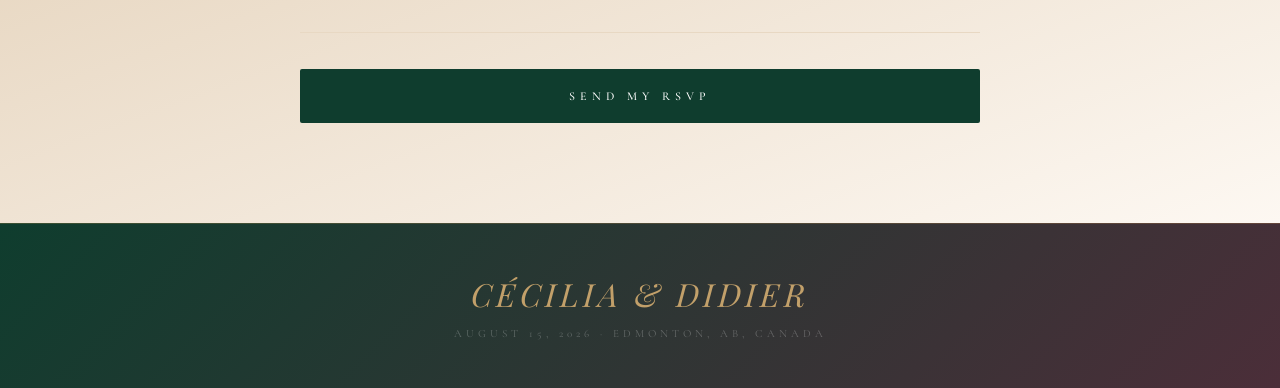
==== commit 0d2114ce: "small changes" ====
--- a/index.html
+++ b/index.html
@@ -3,7 +3,7 @@
 <head>
   <meta charset="UTF-8">
   <meta name="viewport" content="width=device-width, initial-scale=1.0">
-    <title>Marie & Didier — Wedding RSVP</title>
+    <title>Cécilia & Didier — Wedding RSVP</title>
   <link href="https://fonts.googleapis.com/css2?family=Playfair+Display:ital,wght@0,400;0,700;1,400;1,700&family=Cormorant+Garamond:ital,wght@0,300;0,400;0,500;0,600;1,300;1,400&display=swap" rel="stylesheet">
   <link rel="stylesheet" href="styles.css">
 </head>
@@ -25,7 +25,7 @@
         <div class="hero-inner">
         <div class="hero-ornament">- ✦ -</div>
         <p class="hero-invitation" id="heroInvitation">You are invited to the wedding of</p>
-        <h1 class="hero-names"><em>Marie</em></h1>
+        <h1 class="hero-names"><em>Cécilia</em></h1>
         <span class="hero-amp">&</span>
         <h1 class="hero-names"><em>Didier</em></h1>
         <div class="hero-date-wrap">
@@ -202,7 +202,8 @@
             </div>
 
             <div class="fgroup">
-            <label id="labelGuests" for="guests">Number of Guests</label>
+            <label id="labelGuests" for="guests">Number of Family Members Attending</label>
+            <p class="guest-note" id="guestsNote">Please include only yourself, your spouse, and your children.</p>
             <input type="number" id="guests" min="1" value="1" required>
             </div>
 
@@ -218,7 +219,7 @@
     </div>
 
     <footer>
-        <p class="f-names">Marie & Didier</p>
+        <p class="f-names">Cécilia & Didier</p>
         <p>August 15, 2026 · Edmonton, AB, Canada</p>
     </footer>
 
--- a/styles.css
+++ b/styles.css
@@ -34,7 +34,7 @@
 /* ── HERO ── */
 .hero {
   min-height: 100vh;
-  background-color: var(--cream);
+  background-color: var(--emerald-dark);
   background-image: url('YOUR_PHOTO_HERE.jpg');
   background-size: cover;
   background-position: center center;
@@ -53,9 +53,9 @@
   inset: 0;
   background: linear-gradient(
     to bottom,
-    rgba(253, 248, 242, 0.45) 0%,
-    rgba(253, 248, 242, 0.7) 60%,
-    rgba(253, 248, 242, 0.9) 100%
+    rgba(15, 61, 46, 0.35) 0%,
+    rgba(15, 61, 46, 0.6) 60%,
+    rgba(15, 61, 46, 0.78) 100%
   );
   z-index: 1;
 }
@@ -103,7 +103,7 @@
   font-size: 13px;
   letter-spacing: 6px;
   text-transform: uppercase;
-  color: var(--emerald);
+  color: rgba(253, 248, 242, 0.75);
   margin-bottom: 40px;
 }
 
@@ -111,14 +111,14 @@
   font-family: var(--font-display);
   font-size: clamp(56px, 9vw, 110px);
   font-weight: 400;
-  color: var(--emerald);
+  color: var(--lavender);
   line-height: 1;
   margin-bottom: 20px;
 }
 
 .hero-names em {
   font-style: italic;
-  color: var(--emerald);
+  color: var(--lavender);
 }
 
 .hero-amp {
@@ -148,7 +148,7 @@
   font-size: 14px;
   letter-spacing: 4px;
   text-transform: uppercase;
-  color: rgba(75, 46, 57, 0.8);
+  color: rgba(253, 248, 242, 0.75);
 }
 
 /* ── LANGUAGE HINT ── */
@@ -694,6 +694,13 @@
   margin-bottom: 8px;
   font-weight: 600;
   font-family: var(--font-body);
+}
+
+.guest-note {
+  margin: -2px 0 12px;
+  font-size: 13px;
+  letter-spacing: 0.4px;
+  color: rgba(75, 46, 57, 0.75);
 }
 
 .fgroup input,
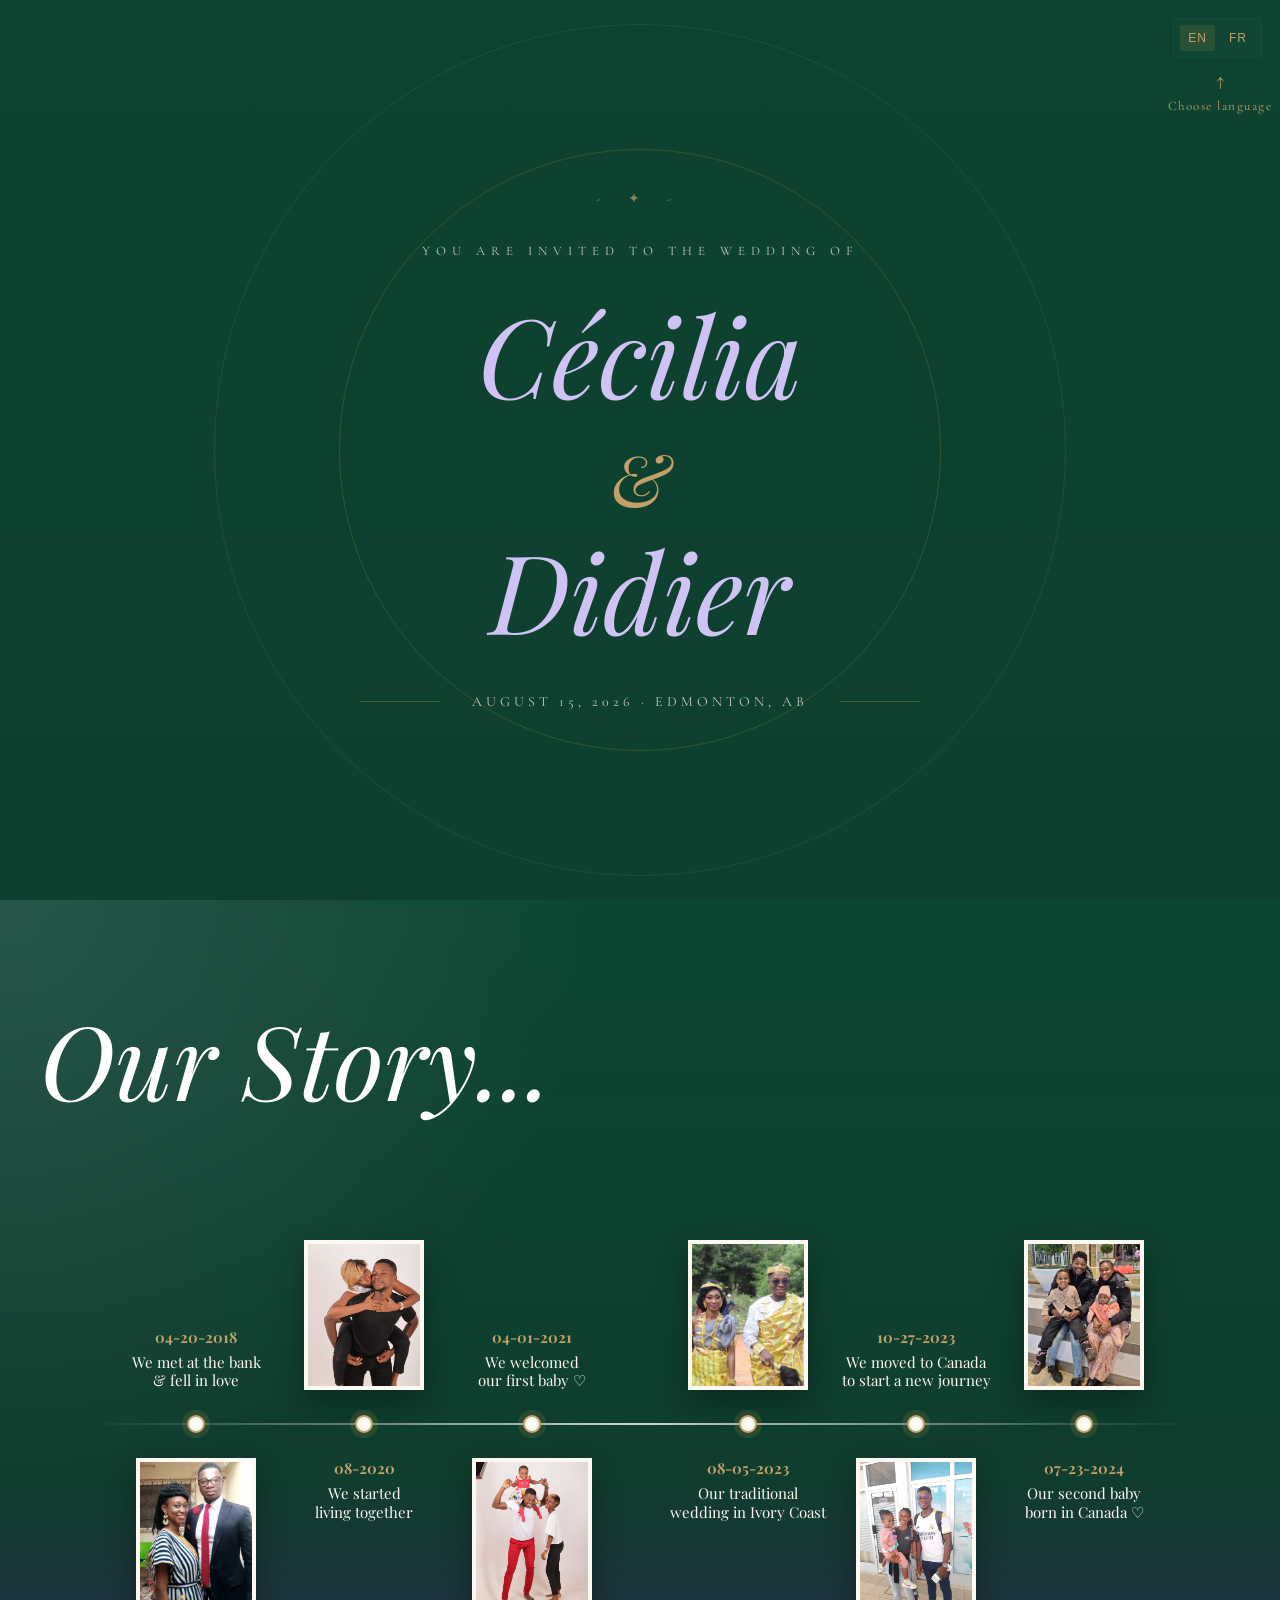
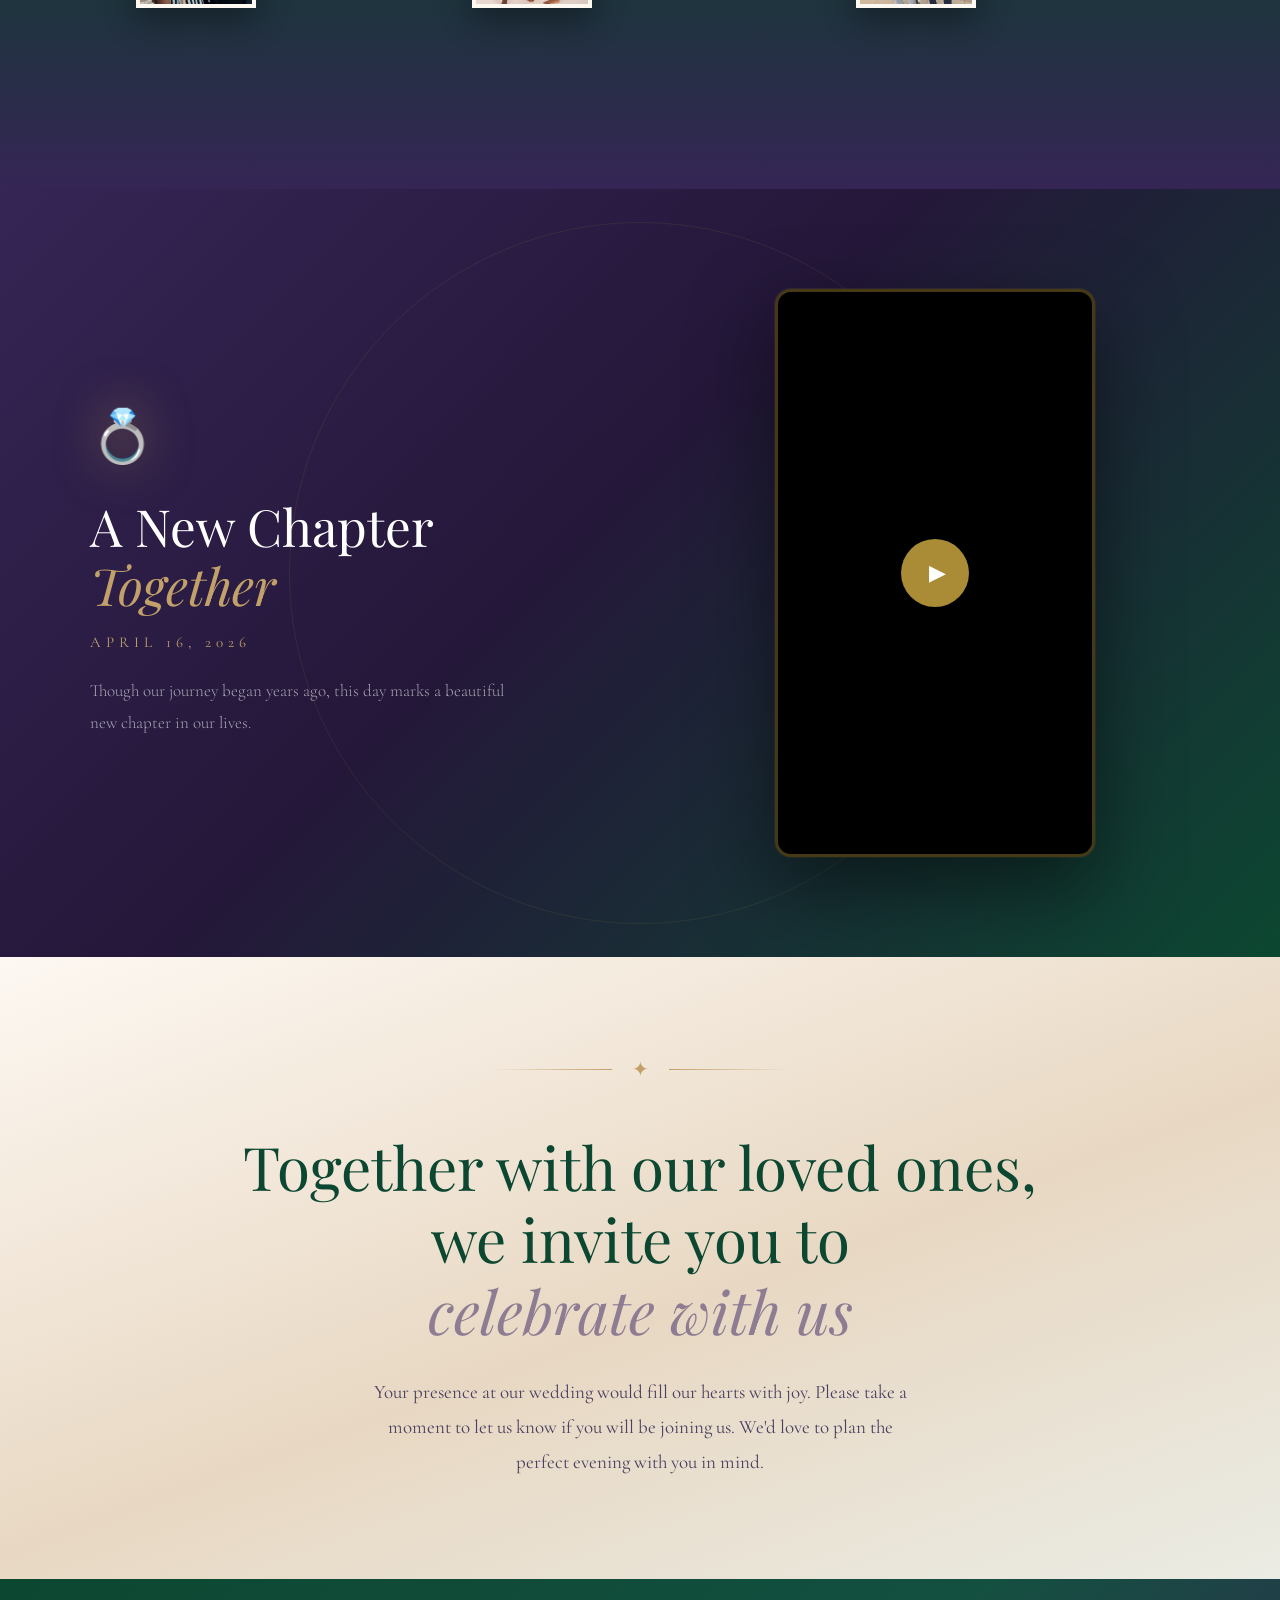
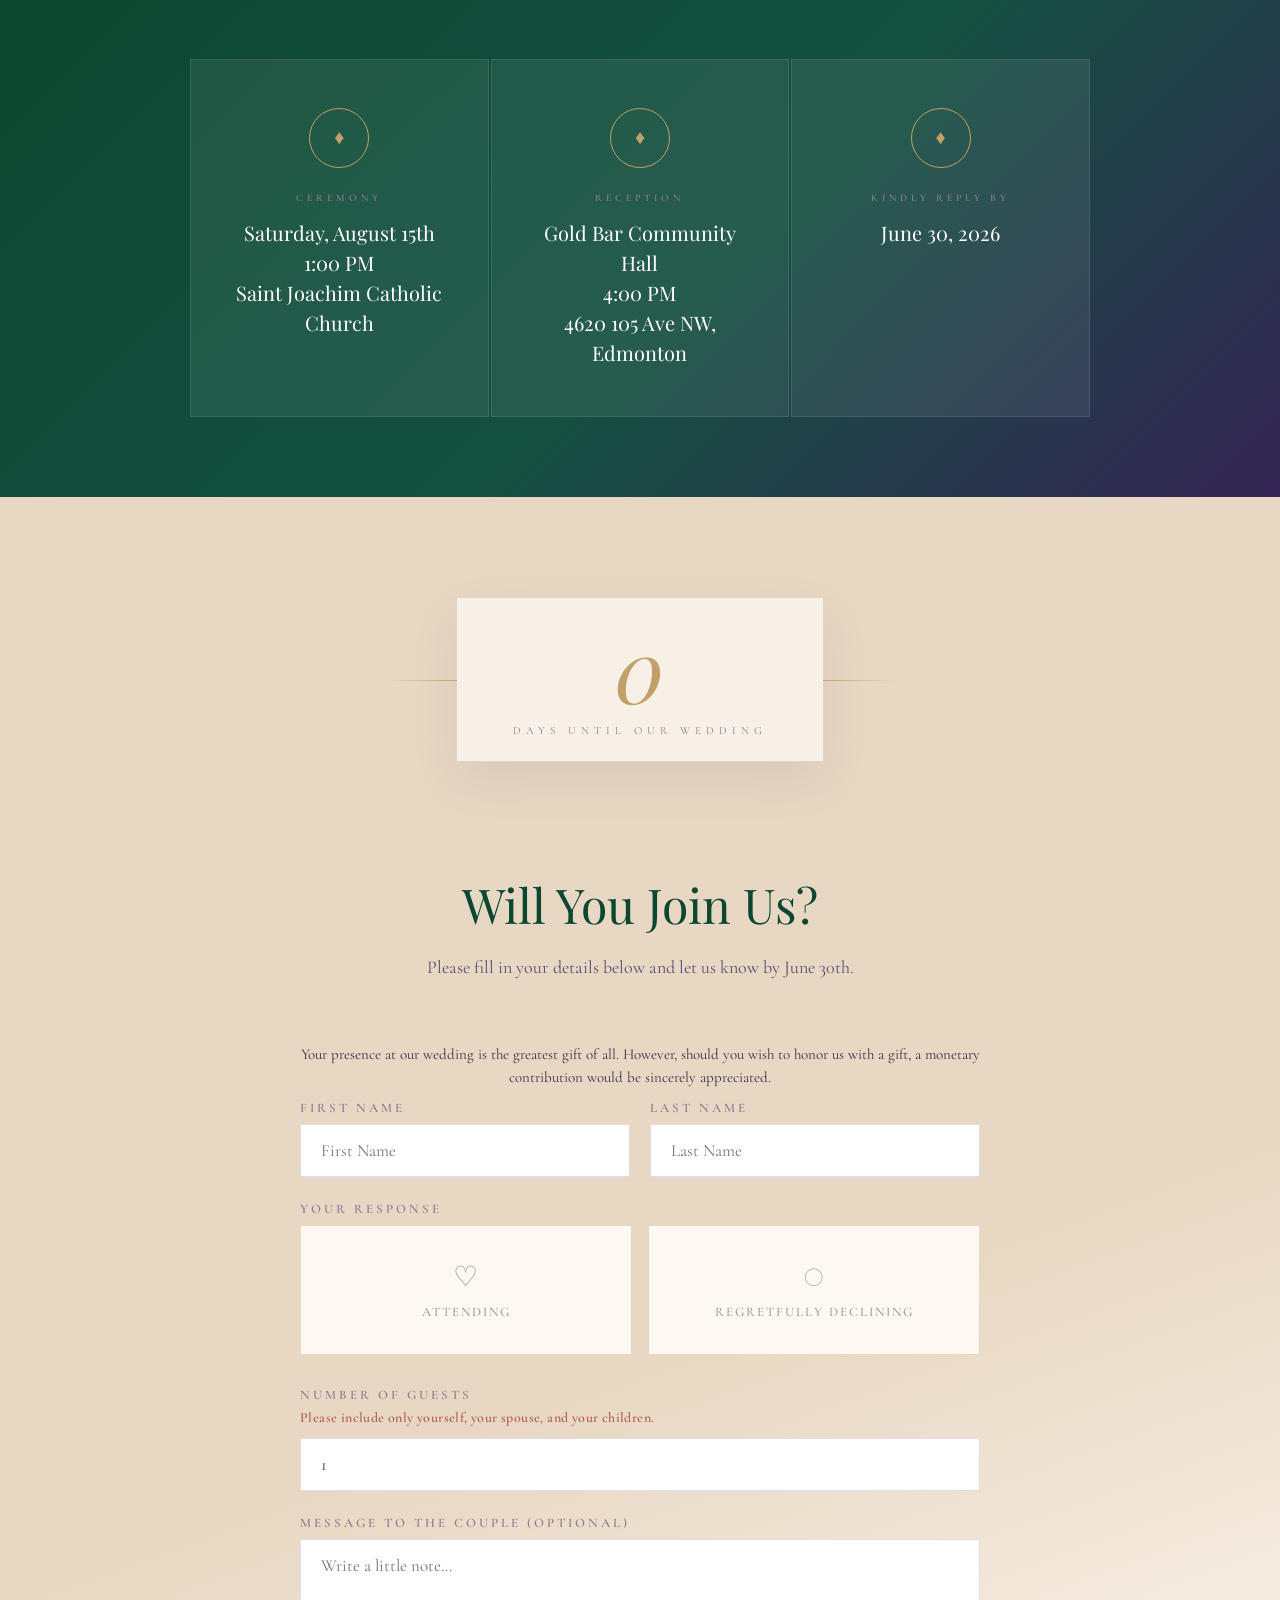
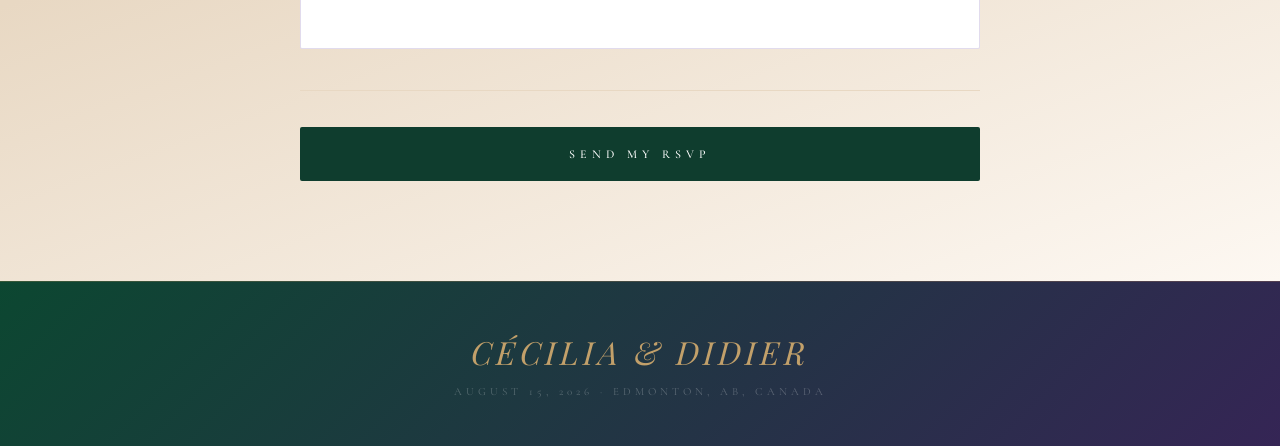
==== commit d2100dfb: "update time" ====
--- a/index.html
+++ b/index.html
@@ -151,7 +151,7 @@
         <div class="detail-card">
             <div class="icon-ring">♦</div>
             <h3 id="detail2Title">Reception</h3>
-            <p id="detail2Text">Gold Bar Community Hall<br>6:00 PM<br>4620 105 Ave NW, Edmonton</p>
+            <p id="detail2Text">Gold Bar Community Hall<br>4:00 PM<br>4620 105 Ave NW, Edmonton</p>
         </div>
         <div class="detail-card">
             <div class="icon-ring">♦</div>
@@ -174,6 +174,7 @@
             <h2 id="formTitle">Will You Join Us?</h2>
             <p id="formSubtitle">Please fill in your details below and let us know by June 30th.</p>
         </div>
+        <p class="gift-note" id="giftNote">Your presence at our wedding is the greatest gift of all. However, should you wish to honor us with a gift, a monetary contribution would be sincerely appreciated.</p>
 
         <form id="rsvpForm">
             <div class="frow">
--- a/styles.css
+++ b/styles.css
@@ -3,17 +3,20 @@
   --lavender-light: #e8d8c3;
   --lavender-deep: #8e7c93;
   --lavender-mid: #b8a6b2;
-  --lavender-hero: #4b2e39;
+  --lavender-hero: #352555;
   --emerald: #0f3d2e;
   --emerald-mid: #145040;
-  --emerald-dark: #0f3d2e;
+  --emerald-dark: #0c4731;
   --emerald-glow: rgba(15, 61, 46, 0.12);
   --gold: #c2a06a;
   --gold-warm: #c2a06a;
   --gold-pale: #e8d8c3;
   --cream: #fdf8f2;
-  --dark: #4b2e39;
+  --dark: #241739;
   --text: #4b2e39;
+  --hero-name-color: #cfc3f5;
+  --hero-gold: #c2a06a;
+  --hero-green: #0f5a3d;
   --font-display: 'Playfair Display', 'Times New Roman', serif;
   --font-body: 'Cormorant Garamond', 'Georgia', serif;
 }
@@ -111,14 +114,14 @@
   font-family: var(--font-display);
   font-size: clamp(56px, 9vw, 110px);
   font-weight: 400;
-  color: var(--lavender);
+  color: var(--hero-name-color);
   line-height: 1;
   margin-bottom: 20px;
 }
 
 .hero-names em {
   font-style: italic;
-  color: var(--lavender);
+  color: var(--hero-name-color);
 }
 
 .hero-amp {
@@ -681,6 +684,21 @@
   line-height: 1.7;
 }
 
+.gift-note {
+  margin: 0 auto 12px;
+  max-width: 720px;
+  text-align: center;
+  font-size: 15px;
+  color: rgba(36, 23, 57, 0.88);
+  font-style: normal;
+  line-height: 1.5;
+  background: transparent;
+  padding: 0;
+  border-radius: 0;
+  border: none;
+  box-shadow: none;
+}
+
 .fgroup {
   margin-bottom: 24px;
 }
@@ -698,9 +716,10 @@
 
 .guest-note {
   margin: -2px 0 12px;
-  font-size: 13px;
+  font-size: 14px;
   letter-spacing: 0.4px;
-  color: rgba(75, 46, 57, 0.75);
+  color: rgba(168, 72, 72, 0.85);
+  font-weight: 600;
 }
 
 .fgroup input,
@@ -729,7 +748,7 @@
 
 .fgroup textarea {
   height: 110px;
-  resize: vertical;
+  resize: none;
 }
 
 .frow {
